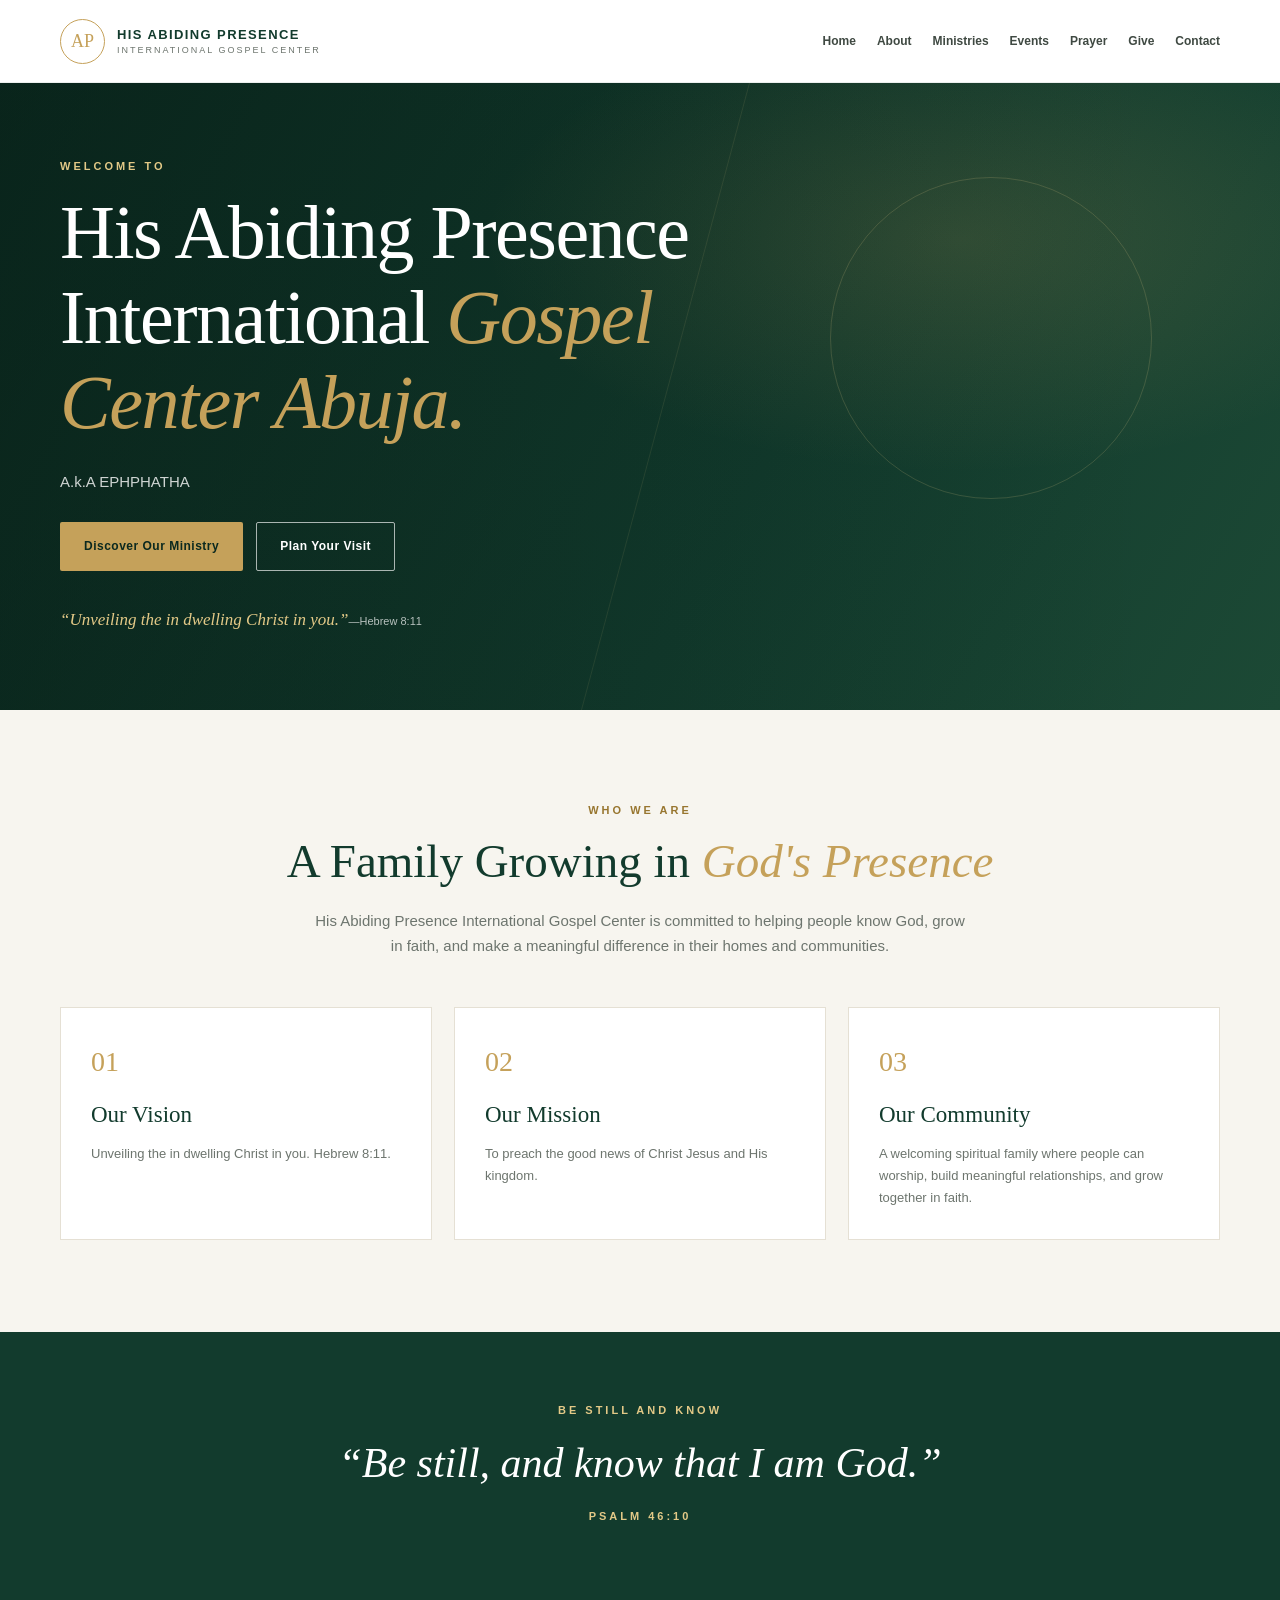
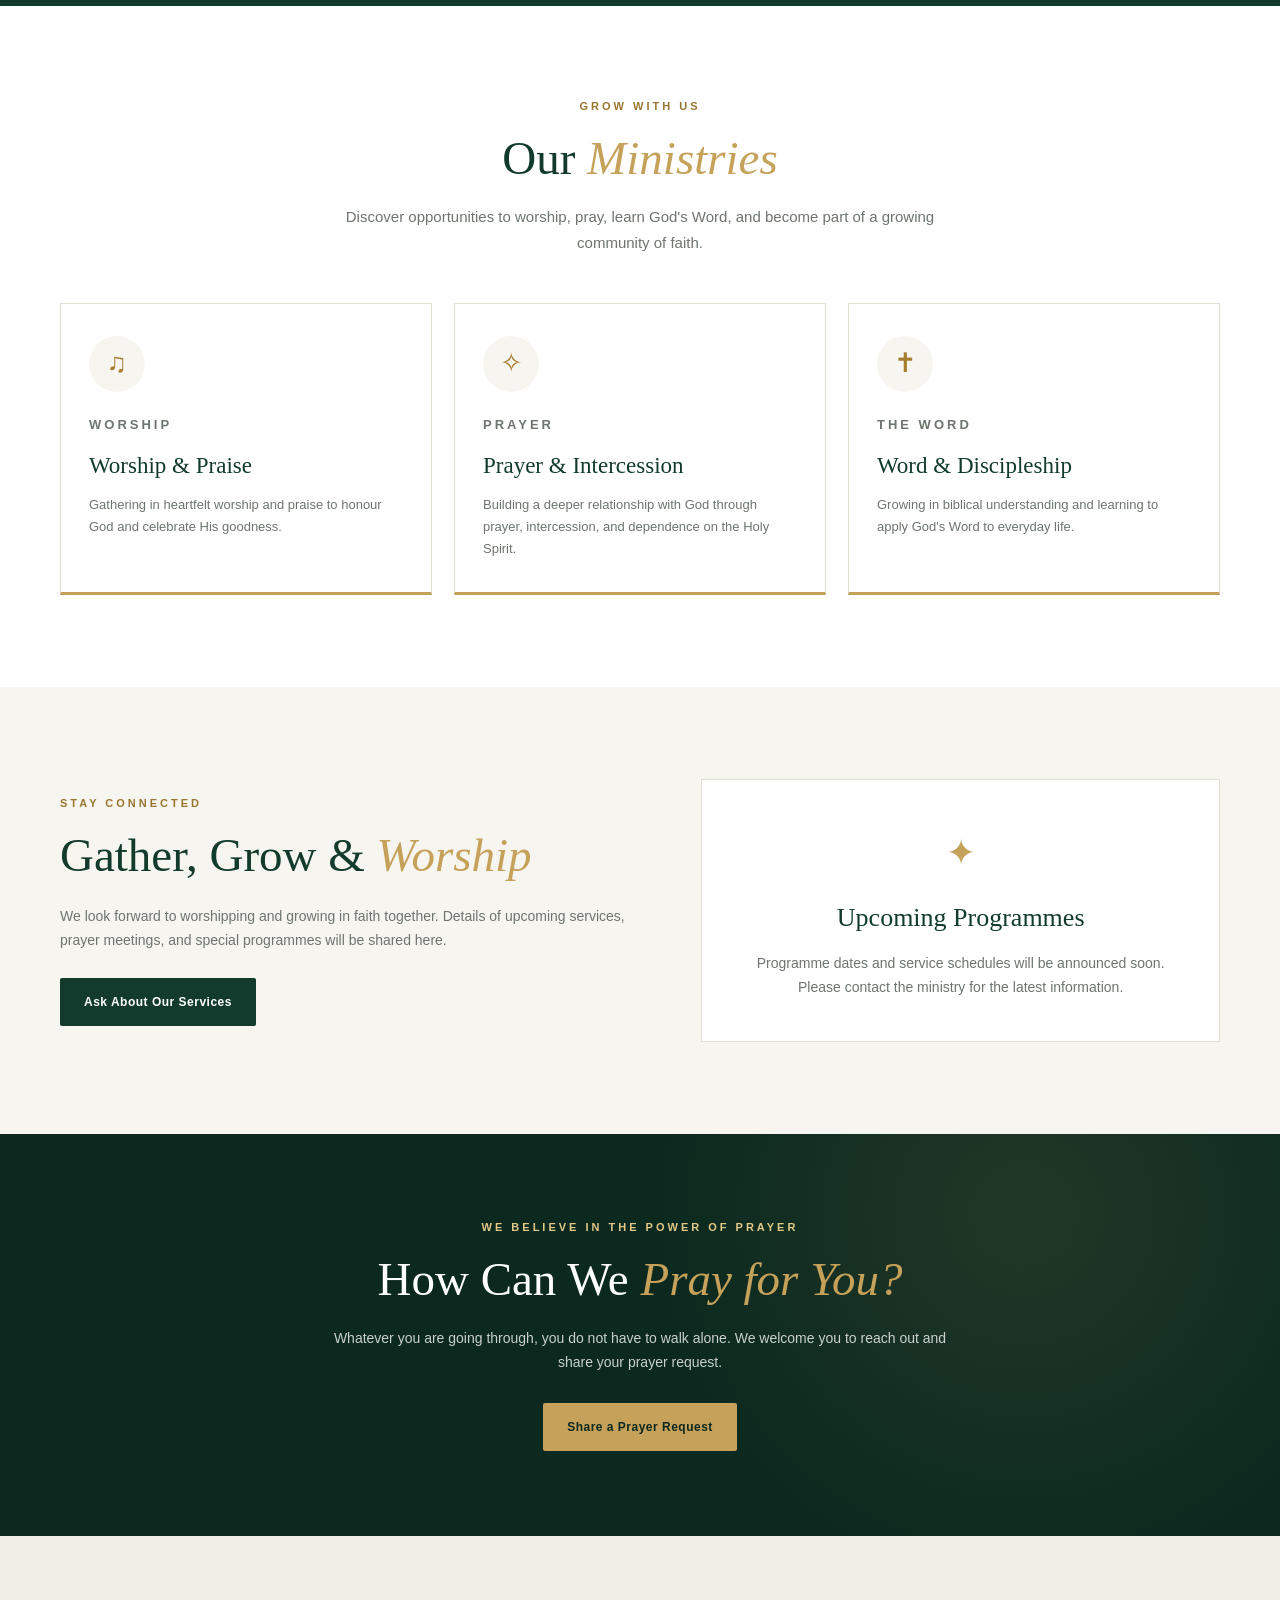
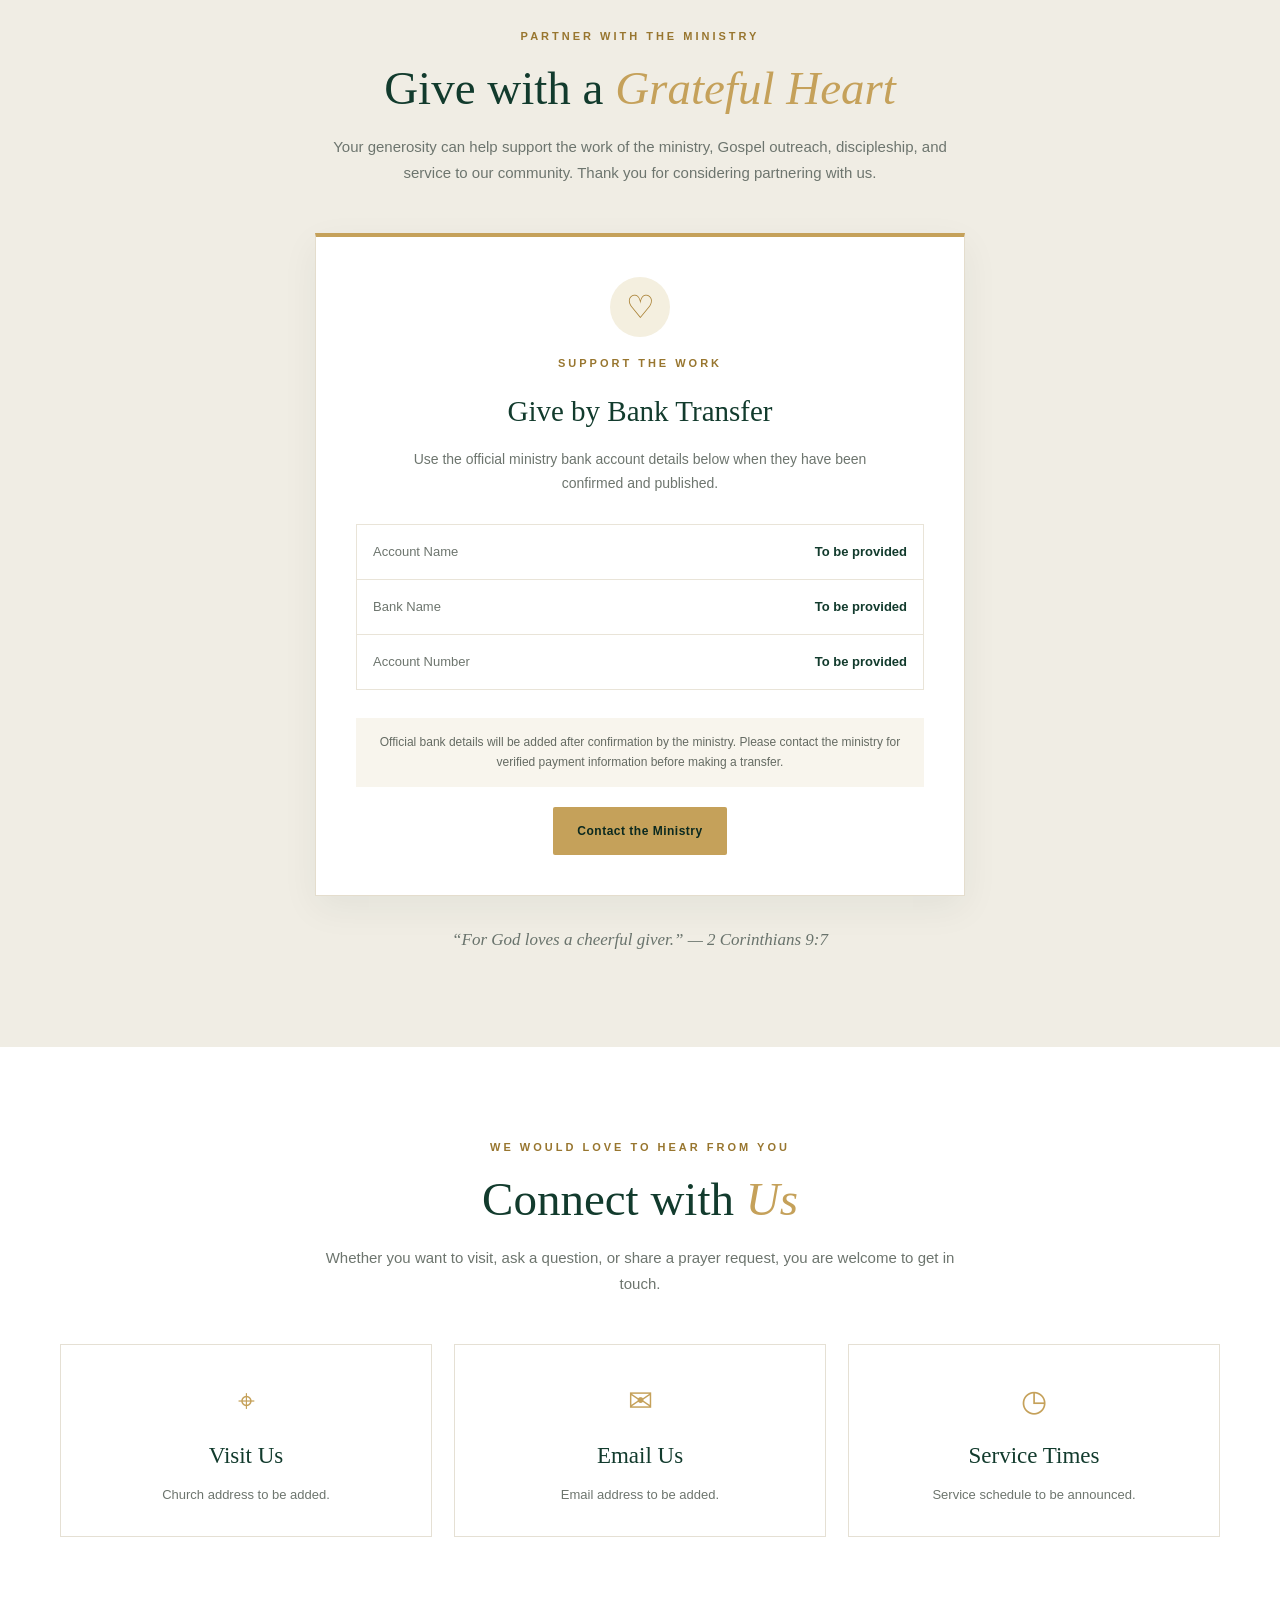
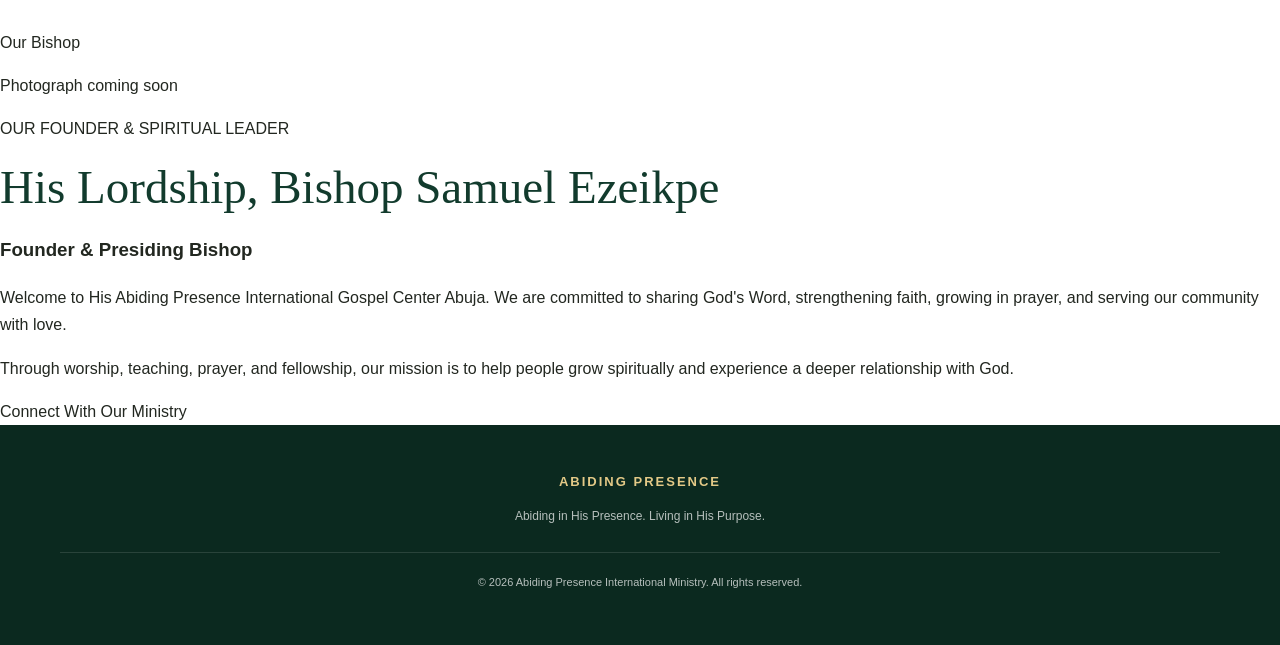
==== index.html @ 9b537de2 "Remove bishop section from index.html Removed bishop section from the HTML file." ====
<!DOCTYPE html>
<html lang="en">
<head>
  <meta charset="UTF-8">
  <meta name="viewport" content="width=device-width, initial-scale=1.0">
  <meta name="description" content="Welcome to His Abiding Presence International Gospel Center Abuja">
  <meta name="theme-color" content="#123b2d">
  <title>His Abiding Presence International Gospel Center</title>
  <link rel="stylesheet" href="style.css">
  <script src="script.js" defer></script>
</head>

<body>
  <!-- Header -->
  <header class="site-header">
    <div class="container header-inner">
      <a href="#home" class="brand" aria-label="His Abiding Presence International Gospel Center home">
        <span class="brand-mark">AP</span>
        <span class="brand-text">
          <strong>HIS ABIDING PRESENCE</strong>
          <small>INTERNATIONAL GOSPEL CENTER </small>
        </span>
      </a>

      <button
        class="menu-toggle"
        id="menuToggle"
        type="button"
        aria-label="Open navigation menu"
        aria-controls="navigation"
        aria-expanded="false">
        ☰
      </button>

      <nav id="navigation" aria-label="Main navigation">
        <a href="#home">Home</a>
        <a href="#about">About</a>
        <a href="#ministries">Ministries</a>
        <a href="#events">Events</a>
        <a href="#prayer">Prayer</a>
        <a href="#give">Give</a>
        <a href="#contact">Contact</a>
      </nav>
    </div>
  </header>

  <main>
    <!-- Hero -->
    <section class="hero" id="home">
      <div class="hero-overlay"></div>
      <div class="container hero-content">
        <p class="eyebrow hero-eyebrow">WELCOME TO</p>
        <h1>His Abiding Presence<br>International <em>Gospel Center Abuja.</em></h1>
        <p class="hero-description">
      A.k.A EPHPHATHA
        </p>
        
        <div class="hero-actions">
          <a class="button button-gold" href="#about">Discover Our Ministry</a>
          <a class="button button-outline" href="#contact">Plan Your Visit</a>
        </div>

        <p class="hero-verse">
          “Unveiling the in dwelling Christ in you.”<span>—Hebrew 8:11</span>
        </p>
      </div>
    </section>

    <!-- Welcome / About -->
    <section class="section about-section" id="about">
      <div class="container">
        <div class="section-heading">
          <p class="eyebrow">WHO WE ARE</p>
          <h2>A Family Growing in <em>God's Presence</em></h2>
          <p class="section-intro">
            His Abiding Presence International Gospel Center is committed to helping
            people know God, grow in faith, and make a meaningful difference
            in their homes and communities.
          </p>
        </div>

        <div class="three-cards">
          <article class="info-card">
            <span class="card-number">01</span>
            <h3>Our Vision</h3>
            <p>
              Unveiling the in dwelling Christ in you. Hebrew 8:11.
            </p>
          </article>

          <article class="info-card">
            <span class="card-number">02</span>
            <h3>Our Mission</h3>
            <p>
             To preach the good news of Christ Jesus and His kingdom.
            </p>
          </article>

          <article class="info-card">
            <span class="card-number">03</span>
            <h3>Our Community</h3>
            <p>
              A welcoming spiritual family where people can worship, build
              meaningful relationships, and grow together in faith.
            </p>
          </article>
        </div>
      </div>
    </section>

    <!-- Scripture -->
    <section class="scripture-band">
      <div class="container scripture-content">
        <p class="eyebrow">BE STILL AND KNOW</p>
        <blockquote>
          “Be still, and know that I am God.”
        </blockquote>
        <p class="scripture-reference">PSALM 46:10</p>
      </div>
    </section>

    <!-- Ministries -->
    <section class="section ministries-section" id="ministries">
      <div class="container">
        <div class="section-heading">
          <p class="eyebrow">GROW WITH US</p>
          <h2>Our <em>Ministries</em></h2>
          <p class="section-intro">
            Discover opportunities to worship, pray, learn God's Word,
            and become part of a growing community of faith.
          </p>
        </div>

        <div class="three-cards">
          <article class="ministry-card">
            <div class="ministry-icon" aria-hidden="true">♫</div>
            <p class="eyebrow">WORSHIP</p>
            <h3>Worship & Praise</h3>
            <p>
              Gathering in heartfelt worship and praise to honour God
              and celebrate His goodness.
            </p>
          </article>

          <article class="ministry-card">
            <div class="ministry-icon" aria-hidden="true">✧</div>
            <p class="eyebrow">PRAYER</p>
            <h3>Prayer & Intercession</h3>
            <p>
              Building a deeper relationship with God through prayer,
              intercession, and dependence on the Holy Spirit.
            </p>
          </article>

          <article class="ministry-card">
            <div class="ministry-icon" aria-hidden="true">✝</div>
            <p class="eyebrow">THE WORD</p>
            <h3>Word & Discipleship</h3>
            <p>
              Growing in biblical understanding and learning to apply
              God's Word to everyday life.
            </p>
          </article>
        </div>
      </div>
    </section>

    <!-- Events -->
    <section class="section events-section" id="events">
      <div class="container events-layout">
        <div class="events-copy">
          <p class="eyebrow">STAY CONNECTED</p>
          <h2>Gather, Grow & <em>Worship</em></h2>
          <p>
            We look forward to worshipping and growing in faith together.
            Details of upcoming services, prayer meetings, and special
            programmes will be shared here.
          </p>
          <a class="button button-dark" href="#contact">Ask About Our Services</a>
        </div>

        <div class="event-placeholder">
          <span class="event-symbol" aria-hidden="true">✦</span>
          <h3>Upcoming Programmes</h3>
          <p>
            Programme dates and service schedules will be announced soon.
            Please contact the ministry for the latest information.
          </p>
        </div>
      </div>
    </section>

    <!-- Prayer -->
    <section class="prayer-section" id="prayer">
      <div class="container prayer-content">
        <p class="eyebrow">WE BELIEVE IN THE POWER OF PRAYER</p>
        <h2>How Can We <em>Pray for You?</em></h2>
        <p>
          Whatever you are going through, you do not have to walk alone.
          We welcome you to reach out and share your prayer request.
        </p>
        <a class="button button-gold" href="#contact">Share a Prayer Request</a>
      </div>
    </section>

    <!-- Give / Donation -->
    <section class="section give-section" id="give">
      <div class="container">
        <div class="section-heading">
          <p class="eyebrow">PARTNER WITH THE MINISTRY</p>
          <h2>Give with a <em>Grateful Heart</em></h2>
          <p class="section-intro">
            Your generosity can help support the work of the ministry,
            Gospel outreach, discipleship, and service to our community.
            Thank you for considering partnering with us.
          </p>
        </div>

        <div class="give-card">
          <div class="give-symbol" aria-hidden="true">♡</div>
          <p class="eyebrow">SUPPORT THE WORK</p>
          <h3>Give by Bank Transfer</h3>
          <p class="give-intro">
            Use the official ministry bank account details below when they
            have been confirmed and published.
          </p>

          <div class="bank-details">
            <div class="bank-row">
              <span>Account Name</span>
              <strong>To be provided</strong>
            </div>
            <div class="bank-row">
              <span>Bank Name</span>
              <strong>To be provided</strong>
            </div>
            <div class="bank-row">
              <span>Account Number</span>
              <strong>To be provided</strong>
            </div>
          </div>

          <p class="give-note">
            Official bank details will be added after confirmation by the
            ministry. Please contact the ministry for verified payment
            information before making a transfer.
          </p>

          <a class="button button-gold" href="#contact">
            Contact the Ministry
          </a>
        </div>

        <p class="give-scripture">
          “For God loves a cheerful giver.” — 2 Corinthians 9:7
        </p>
      </div>
    </section>

    <!-- Contact -->
    <section class="section contact-section" id="contact">
      <div class="container">
        <div class="section-heading">
          <p class="eyebrow">WE WOULD LOVE TO HEAR FROM YOU</p>
          <h2>Connect with <em>Us</em></h2>
          <p class="section-intro">
            Whether you want to visit, ask a question, or share a prayer
            request, you are welcome to get in touch.
          </p>
        </div>

        <div class="contact-grid">
          <article class="contact-card">
            <span class="contact-icon" aria-hidden="true">⌖</span>
            <h3>Visit Us</h3>
            <p>Church address to be added.</p>
          </article>

          <article class="contact-card">
            <span class="contact-icon" aria-hidden="true">✉</span>
            <h3>Email Us</h3>
            <p>Email address to be added.</p>
          </article>

          <article class="contact-card">
            <span class="contact-icon" aria-hidden="true">◷</span>
            <h3>Service Times</h3>
            <p>Service schedule to be announced.</p>
          </article>
        </div>
      </div>
    </section>
  <div class="bishop-container">
    <div class="bishop-photo">
      <div class="bishop-photo-placeholder">
        <span>Our Bishop</span>
        <p>Photograph coming soon</p>
      </div>
    </div>

    <div class="bishop-content">
      <p class="bishop-label">OUR FOUNDER & SPIRITUAL LEADER</p>

      <h2>His Lordship, Bishop Samuel Ezeikpe</h2>

      <h3>Founder &amp; Presiding Bishop</h3>

      <p>
        Welcome to His Abiding Presence International Gospel Center Abuja.
        We are committed to sharing God's Word, strengthening
        faith, growing in prayer, and serving our community
        with love.
      </p>

      <p>
        Through worship, teaching, prayer, and fellowship,
        our mission is to help people grow spiritually and
        experience a deeper relationship with God.
      </p>

      <a href="#contact" class="bishop-button">Connect With Our Ministry</a>
    </div>
  </div>
</section>
 </main>

  <!-- Footer -->
  <footer class="site-footer">
    <div class="container footer-inner">
      <a href="#home" class="footer-brand">ABIDING PRESENCE</a>
      <p>Abiding in His Presence. Living in His Purpose.</p>
      <p class="copyright">
        &copy; <span id="year"></span> Abiding Presence International Ministry.
        All rights reserved.
      </p>
    </div>
  </footer>
</body>
</html>
---- style.css ----
/* =========================================
   HIS ABIDING PRESENCE INTERNATIONAL GOSPEL CENTER
   Main stylesheet
========================================= */

:root {
  --green: #123b2d;
  --green-dark: #0b291f;
  --green-light: #1d5943;
  --gold: #c5a15a;
  --gold-light: #e3c987;
  --cream: #f7f5ef;
  --cream-dark: #eee9dd;
  --white: #ffffff;
  --ink: #222720;
  --muted: #6d756e;
  --border: #e5e0d4;
  --serif: Georgia, "Times New Roman", serif;
  --sans: Arial, Helvetica, sans-serif;
  --container: 1160px;
}

/* Reset */
* {
  box-sizing: border-box;
}

html {
  scroll-behavior: smooth;
  scroll-padding-top: 90px;
}

body {
  margin: 0;
  color: var(--ink);
  background: var(--white);
  font-family: var(--sans);
  line-height: 1.7;
}

img {
  max-width: 100%;
  display: block;
}

a {
  color: inherit;
  text-decoration: none;
}

button,
a {
  -webkit-tap-highlight-color: transparent;
}

button {
  font: inherit;
}

.container {
  width: min(var(--container), calc(100% - 44px));
  margin: 0 auto;
}

.section {
  padding: 92px 0;
}

.eyebrow {
  margin: 0 0 14px;
  color: #98762f;
  font-size: 11px;
  font-weight: 700;
  letter-spacing: 3px;
  line-height: 1.6;
}

h1,
h2,
h3,
p {
  overflow-wrap: break-word;
}

h2 {
  margin: 0;
  color: var(--green);
  font-family: var(--serif);
  font-size: clamp(32px, 4vw, 47px);
  font-weight: 400;
  line-height: 1.2;
}

h2 em,
.hero h1 em {
  color: var(--gold);
  font-weight: 400;
}

.section-heading {
  max-width: 760px;
  margin: 0 auto 48px;
  text-align: center;
}

.section-intro {
  max-width: 660px;
  margin: 18px auto 0;
  color: var(--muted);
  font-size: 15px;
}

/* Header and navigation */
.site-header {
  position: sticky;
  z-index: 1000;
  top: 0;
  background: var(--white);
  border-bottom: 1px solid rgba(18, 59, 45, 0.08);
}

.header-inner {
  min-height: 82px;
  display: flex;
  align-items: center;
  justify-content: space-between;
  gap: 25px;
}

.brand {
  display: inline-flex;
  align-items: center;
  gap: 12px;
  flex-shrink: 0;
}

.brand-mark {
  width: 45px;
  height: 45px;
  display: grid;
  place-items: center;
  border: 1px solid var(--gold);
  border-radius: 50%;
  color: var(--gold);
  font-family: var(--serif);
  font-size: 18px;
}

.brand-text {
  display: flex;
  flex-direction: column;
  line-height: 1.5;
}

.brand-text strong {
  color: var(--green);
  font-size: 13px;
  letter-spacing: 1.4px;
}

.brand-text small {
  color: var(--muted);
  font-size: 9px;
  letter-spacing: 2px;
}

#navigation {
  display: flex;
  align-items: center;
  gap: 21px;
}

#navigation a {
  padding: 8px 0;
  color: #3f4942;
  font-size: 12px;
  font-weight: 600;
  transition: color 0.2s ease;
}

#navigation a:hover,
#navigation a:focus-visible {
  color: #a77e30;
}

.menu-toggle {
  display: none;
  width: 42px;
  height: 42px;
  border: 1px solid var(--border);
  border-radius: 4px;
  background: var(--white);
  color: var(--green);
  font-size: 24px;
  cursor: pointer;
}

/* Buttons */
.button {
  min-height: 48px;
  display: inline-flex;
  align-items: center;
  justify-content: center;
  padding: 13px 23px;
  border: 1px solid transparent;
  border-radius: 2px;
  font-size: 12px;
  font-weight: 700;
  letter-spacing: 0.5px;
  text-align: center;
  transition:
    background 0.2s ease,
    color 0.2s ease,
    border-color 0.2s ease,
    transform 0.2s ease;
}

.button:hover {
  transform: translateY(-2px);
}

.button-gold {
  background: var(--gold);
  color: var(--green-dark);
}

.button-gold:hover {
  background: var(--gold-light);
}

.button-outline {
  border-color: rgba(255, 255, 255, 0.65);
  background: transparent;
  color: var(--white);
}

.button-outline:hover {
  border-color: var(--gold);
  color: var(--gold-light);
}

.button-dark {
  background: var(--green);
  color: var(--white);
}

.button-dark:hover {
  background: var(--green-light);
}

/* Hero */
.hero {
  position: relative;
  min-height: 610px;
  display: flex;
  align-items: center;
  overflow: hidden;
  background:
    radial-gradient(
      ellipse at 75% 25%,
      rgba(197, 161, 90, 0.18),
      transparent 35%
    ),
    linear-gradient(120deg, #0b291f 0%, #123b2d 60%, #1c4935 100%);
  color: var(--white);
}

.hero::before {
  position: absolute;
  top: 0;
  right: -10%;
  width: 58%;
  height: 100%;
  border-left: 1px solid rgba(227, 201, 135, 0.12);
  content: "";
  transform: skewX(-15deg);
}

.hero::after {
  position: absolute;
  top: 15%;
  right: 10%;
  width: 320px;
  height: 320px;
  border: 1px solid rgba(227, 201, 135, 0.18);
  border-radius: 50%;
  content: "";
}

.hero-overlay {
  position: absolute;
  inset: 0;
  background: linear-gradient(
    90deg,
    rgba(7, 30, 22, 0.4),
    transparent 90%
  );
}

.hero-content {
  position: relative;
  z-index: 1;
  padding-top: 75px;
  padding-bottom: 75px;
}

.hero-eyebrow {
  color: var(--gold-light);
}

.hero h1 {
  max-width: 800px;
  margin: 0;
  font-family: var(--serif);
  font-size: clamp(43px, 6.5vw, 76px);
  font-weight: 400;
  line-height: 1.12;
  letter-spacing: -1.5px;
}

.hero-description {
  max-width: 610px;
  margin: 24px 0 28px;
  color: rgba(255, 255, 255, 0.8);
  font-size: 15px;
}

.hero-actions {
  display: flex;
  flex-wrap: wrap;
  gap: 13px;
}

.hero-verse {
  margin: 35px 0 0;
  color: var(--gold-light);
  font-family: var(--serif);
  font-size: 17px;
  font-style: italic;
}

.hero-verse span {
  color: rgba(255, 255, 255, 0.7);
  font-family: var(--sans);
  font-size: 11px;
  font-style: normal;
}

/* About */
.about-section {
  background: var(--cream);
}

.three-cards {
  display: grid;
  grid-template-columns: repeat(3, minmax(0, 1fr));
  gap: 22px;
}

.info-card {
  min-height: 225px;
  padding: 30px;
  background: var(--white);
  border: 1px solid var(--border);
}

.card-number {
  color: var(--gold);
  font-family: var(--serif);
  font-size: 28px;
}

.info-card h3,
.ministry-card h3,
.contact-card h3 {
  margin: 15px 0 10px;
  color: var(--green);
  font-family: var(--serif);
  font-size: 23px;
  font-weight: 400;
  line-height: 1.3;
}

.info-card p,
.ministry-card p,
.contact-card p {
  margin-bottom: 0;
  color: var(--muted);
  font-size: 13px;
}

/* Scripture band */
.scripture-band {
  padding: 70px 0;
  background: var(--green);
  color: var(--white);
  text-align: center;
}

.scripture-content .eyebrow {
  color: var(--gold-light);
}

.scripture-band blockquote {
  max-width: 850px;
  margin: 15px auto;
  font-family: var(--serif);
  font-size: clamp(27px, 4vw, 42px);
  font-style: italic;
  line-height: 1.35;
}

.scripture-reference {
  color: var(--gold-light);
  font-size: 11px;
  font-weight: 700;
  letter-spacing: 3px;
}

/* Ministries */
.ministries-section {
  background: var(--white);
}

.ministry-card {
  padding: 32px 28px;
  border: 1px solid var(--border);
  border-bottom: 3px solid var(--gold);
  background: var(--white);
  transition:
    transform 0.2s ease,
    box-shadow 0.2s ease;
}

.ministry-card:hover {
  transform: translateY(-4px);
  box-shadow: 0 12px 30px rgba(18, 59, 45, 0.08);
}

.ministry-icon {
  width: 56px;
  height: 56px;
  display: grid;
  place-items: center;
  margin-bottom: 23px;
  border-radius: 50%;
  background: var(--cream);
  color: #a77e30;
  font-size: 27px;
}

.ministry-card .eyebrow {
  margin-bottom: 8px;
}

/* Events */
.events-section {
  background: var(--cream);
}

.events-layout {
  display: grid;
  grid-template-columns: 1fr 0.9fr;
  align-items: center;
  gap: 65px;
}

.events-copy > p:not(.eyebrow) {
  margin: 22px 0 25px;
  color: var(--muted);
  font-size: 14px;
}

.event-placeholder {
  padding: 42px;
  border: 1px solid var(--border);
  background: var(--white);
  text-align: center;
}

.event-symbol {
  color: var(--gold);
  font-size: 36px;
}

.event-placeholder h3 {
  margin: 12px 0;
  color: var(--green);
  font-family: var(--serif);
  font-size: 26px;
  font-weight: 400;
}

.event-placeholder p {
  margin: 0;
  color: var(--muted);
  font-size: 14px;
}

/* Prayer section */
.prayer-section {
  padding: 85px 0;
  background:
    radial-gradient(
      circle at 80% 20%,
      rgba(197, 161, 90, 0.12),
      transparent 35%
    ),
    var(--green-dark);
  color: var(--white);
  text-align: center;
}

.prayer-content {
  max-width: 800px;
}

.prayer-section .eyebrow {
  color: var(--gold-light);
}

.prayer-section h2 {
  color: var(--white);
}

.prayer-section > .container > p:not(.eyebrow) {
  max-width: 650px;
  margin: 20px auto 28px;
  color: rgba(255, 255, 255, 0.78);
  font-size: 14px;
}

/* Give and donation section */
.give-section {
  background: #f0ede4;
}

.give-card {
  max-width: 650px;
  margin: 0 auto;
  padding: 40px;
  border: 1px solid #e4ddcd;
  border-top: 4px solid var(--gold);
  background: var(--white);
  box-shadow: 0 12px 35px rgba(18, 59, 45, 0.06);
  text-align: center;
}

.give-symbol {
  width: 60px;
  height: 60px;
  display: grid;
  place-items: center;
  margin: 0 auto 18px;
  border-radius: 50%;
  background: #f4efdf;
  color: #a77e30;
  font-size: 32px;
}

.give-card h3 {
  margin: 0 0 12px;
  color: var(--green);
  font-family: var(--serif);
  font-size: 29px;
  font-weight: 400;
}

.give-intro {
  max-width: 470px;
  margin: 0 auto;
  color: var(--muted);
  font-size: 14px;
}

.bank-details {
  margin: 28px 0;
  border: 1px solid #e9e4d8;
  text-align: left;
}

.bank-row {
  display: flex;
  justify-content: space-between;
  align-items: center;
  gap: 18px;
  padding: 16px;
  border-bottom: 1px solid #e9e4d8;
}

.bank-row:last-child {
  border-bottom: none;
}

.bank-row span {
  color: var(--muted);
  font-size: 13px;
}

.bank-row strong {
  color: var(--green);
  font-size: 13px;
  text-align: right;
}

.give-card .give-note {
  margin: 20px 0;
  padding: 14px;
  background: #f8f5ed;
  color: #656b63;
  font-size: 12px;
}

.give-scripture {
  margin: 30px 0 0;
  color: #69736c;
  font-family: var(--serif);
  font-size: 17px;
  font-style: italic;
  text-align: center;
}

/* Contact */
.contact-section {
  background: var(--white);
}

.contact-grid {
  display: grid;
  grid-template-columns: repeat(3, minmax(0, 1fr));
  gap: 22px;
}

.contact-card {
  padding: 30px 24px;
  border: 1px solid var(--border);
  text-align: center;
}

.contact-icon {
  color: var(--gold);
  font-size: 30px;
}

/* Footer */
.site-footer {
  padding: 42px 0;
  background: var(--green-dark);
  color: var(--white);
  text-align: center;
}

.footer-brand {
  color: var(--gold-light);
  font-size: 13px;
  font-weight: 700;
  letter-spacing: 2px;
}

.footer-inner > p {
  margin: 12px 0;
  color: rgba(255, 255, 255, 0.7);
  font-size: 12px;
}

.footer-inner .copyright {
  margin-top: 25px;
  padding-top: 20px;
  border-top: 1px solid rgba(255, 255, 255, 0.12);
  font-size: 11px;
}

/* Keyboard accessibility */
a:focus-visible,
button:focus-visible {
  outline: 3px solid var(--gold);
  outline-offset: 4px;
}

/* Tablet and mobile */
@media (max-width: 950px) {
  #navigation {
    gap: 13px;
  }

  #navigation a {
    font-size: 11px;
  }

  .brand-text strong {
    font-size: 11px;
  }

  .brand-text small {
    font-size: 8px;
  }

  .events-layout {
    gap: 35px;
  }
}

@media (max-width: 760px) {
  .section {
    padding: 68px 0;
  }

  .header-inner {
    min-height: 74px;
    flex-wrap: wrap;
    padding-top: 10px;
    padding-bottom: 10px;
  }

  .brand-mark {
    width: 40px;
    height: 40px;
  }

  .menu-toggle {
    display: block;
    margin-left: auto;
  }

  #navigation {
    display: none;
    width: 100%;
    flex-direction: column;
    align-items: stretch;
    gap: 0;
    padding: 8px 0 12px;
    border-top: 1px solid var(--border);
  }

  #navigation.open {
    display: flex;
  }

  #navigation a {
    padding: 12px 4px;
    border-bottom: 1px solid #f0ede6;
    font-size: 13px;
  }

  #navigation a:last-child {
    border-bottom: none;
  }

  .hero {
    min-height: 550px;
  }

  .hero-content {
    padding-top: 70px;
    padding-bottom: 70px;
  }

  .three-cards,
  .contact-grid {
    grid-template-columns: 1fr;
  }

  .info-card,
  .ministry-card {
    min-height: auto;
  }

  .events-layout {
    grid-template-columns: 1fr;
  }

  .event-placeholder {
    padding: 32px 24px;
  }

  .give-card {
    padding: 30px 22px;
  }
}

@media (max-width: 480px) {
  .container {
    width: calc(100% - 32px);
  }

  .brand {
    gap: 9px;
  }

  .brand-text strong {
    font-size: 10px;
    letter-spacing: 0.8px;
  }

  .brand-text small {
    font-size: 7px;
    letter-spacing: 1.2px;
  }

  .hero {
    min-height: 520px;
  }

  .hero h1 {
    font-size: clamp(38px, 10vw, 48px);
    letter-spacing: -0.8px;
  }

  .hero-description {
    font-size: 14px;
  }

  .hero-actions {
    align-items: stretch;
    flex-direction: column;
  }

  .hero-actions .button {
    width: 100%;
  }

  .hero-verse {
    font-size: 15px;
  }

  .section-heading {
    margin-bottom: 34px;
  }

  .info-card,
  .ministry-card {
    padding: 25px;
  }

  .bank-row {
    align-items: flex-start;
    flex-direction: column;
    gap: 5px;
  }

  .bank-row strong {
    text-align: left;
    overflow-wrap: anywhere;
  }

  .give-card {
    padding: 25px 17px;
  }

  .give-card h3 {
    font-size: 25px;
  }

  .scripture-band blockquote {
    font-size: 28px;
  }

  .prayer-section {
    padding: 65px 0;
  }
}

/* Respect reduced-motion preferences */
@media (prefers-reduced-motion: reduce) {
  html {
    scroll-behavior: auto;
  }

  *,
  *::before,
  *::after {
    transition-duration: 0.01ms !important;
    animation-duration: 0.01ms !important;
    animation-iteration-count: 1 !important;
     

/* Premium Bishop & Founder Design */
.bishop-section {
  position: relative;
  padding: 100px 24px;
  overflow: hidden;
  background: linear-gradient(135deg, #fffdf8 0%, #f1e8d6 100%);
}

.bishop-container {
  position: relative;
  max-width: 1150px;
  margin: 0 auto;
  display: grid;
  grid-template-columns: minmax(0, 0.95fr) minmax(0, 1.05fr);
  gap: 65px;
  align-items: center;
}

.bishop-photo {
  position: relative;
  min-height: 520px;
  padding: 12px;
  background: #fff;
  border: 1px solid #c5a15b;
  border-radius: 180px 180px 12px 12px;
  box-shadow: 0 24px 60px rgba(49, 35, 14, 0.15);
  overflow: hidden;
}

.bishop-photo-placeholder {
  width: 100%;
  min-height: 494px;
  display: flex;
  flex-direction: column;
  align-items: center;
  justify-content: center;
  text-align: center;
  background: linear-gradient(160deg, #e7dcc4, #faf5e9);
  color: #60491e;
  border-radius: 170px 170px 6px 6px;
}

.bishop-photo-placeholder span {
  font-family: Georgia, serif;
  font-size: 30px;
  font-weight: 700;
}

.bishop-photo-placeholder p {
  font-size: 14px;
  letter-spacing: 1px;
}

.bishop-content {
  color: #28241e;
}

.bishop-label {
  display: inline-block;
  color: #98722c;
  font-size: 12px;
  font-weight: 800;
  letter-spacing: 3px;
  line-height: 1.8;
  text-transform: uppercase;
}

.bishop-content h2 {
  margin: 20px 0 16px;
  color: #242019;
  font-family: Georgia, "Times New Roman", serif;
  font-size: clamp(32px, 4vw, 49px);
  font-weight: 500;
  line-height: 1.15;
}

.bishop-content h3 {
  margin: 0 0 28px;
  color: #98722c;
  font-size: 16px;
  font-weight: 700;
  letter-spacing: 1px;
}

.bishop-content p:not(.bishop-label) {
  color: #625b50;
  font-size: 16px;
  line-height: 1.95;
}

.bishop-button {
  display: inline-block;
  margin-top: 20px;
  padding: 16px 26px;
  background: #76571e;
  color: #fff !important;
  border: 1px solid #76571e;
  border-radius: 3px;
  font-size: 14px;
  font-weight: 700;
  text-decoration: none;
  transition: background 0.25s ease, transform 0.25s ease;
}

.bishop-button:hover {
  background: #4c3815;
  transform: translateY(-2px);
}

@media (max-width: 768px) {
  .bishop-section {
    padding: 65px 20px;
  }

  .bishop-container {
    grid-template-columns: 1fr;
    gap: 38px;
  }

  .bishop-photo {
    width: 100%;
    max-width: 430px;
    min-height: 390px;
    margin: 0 auto;
  }

  .bishop-photo-placeholder {
    min-height: 364px;
  }

  .bishop-content h2 {
    font-size: 35px;
  }
}
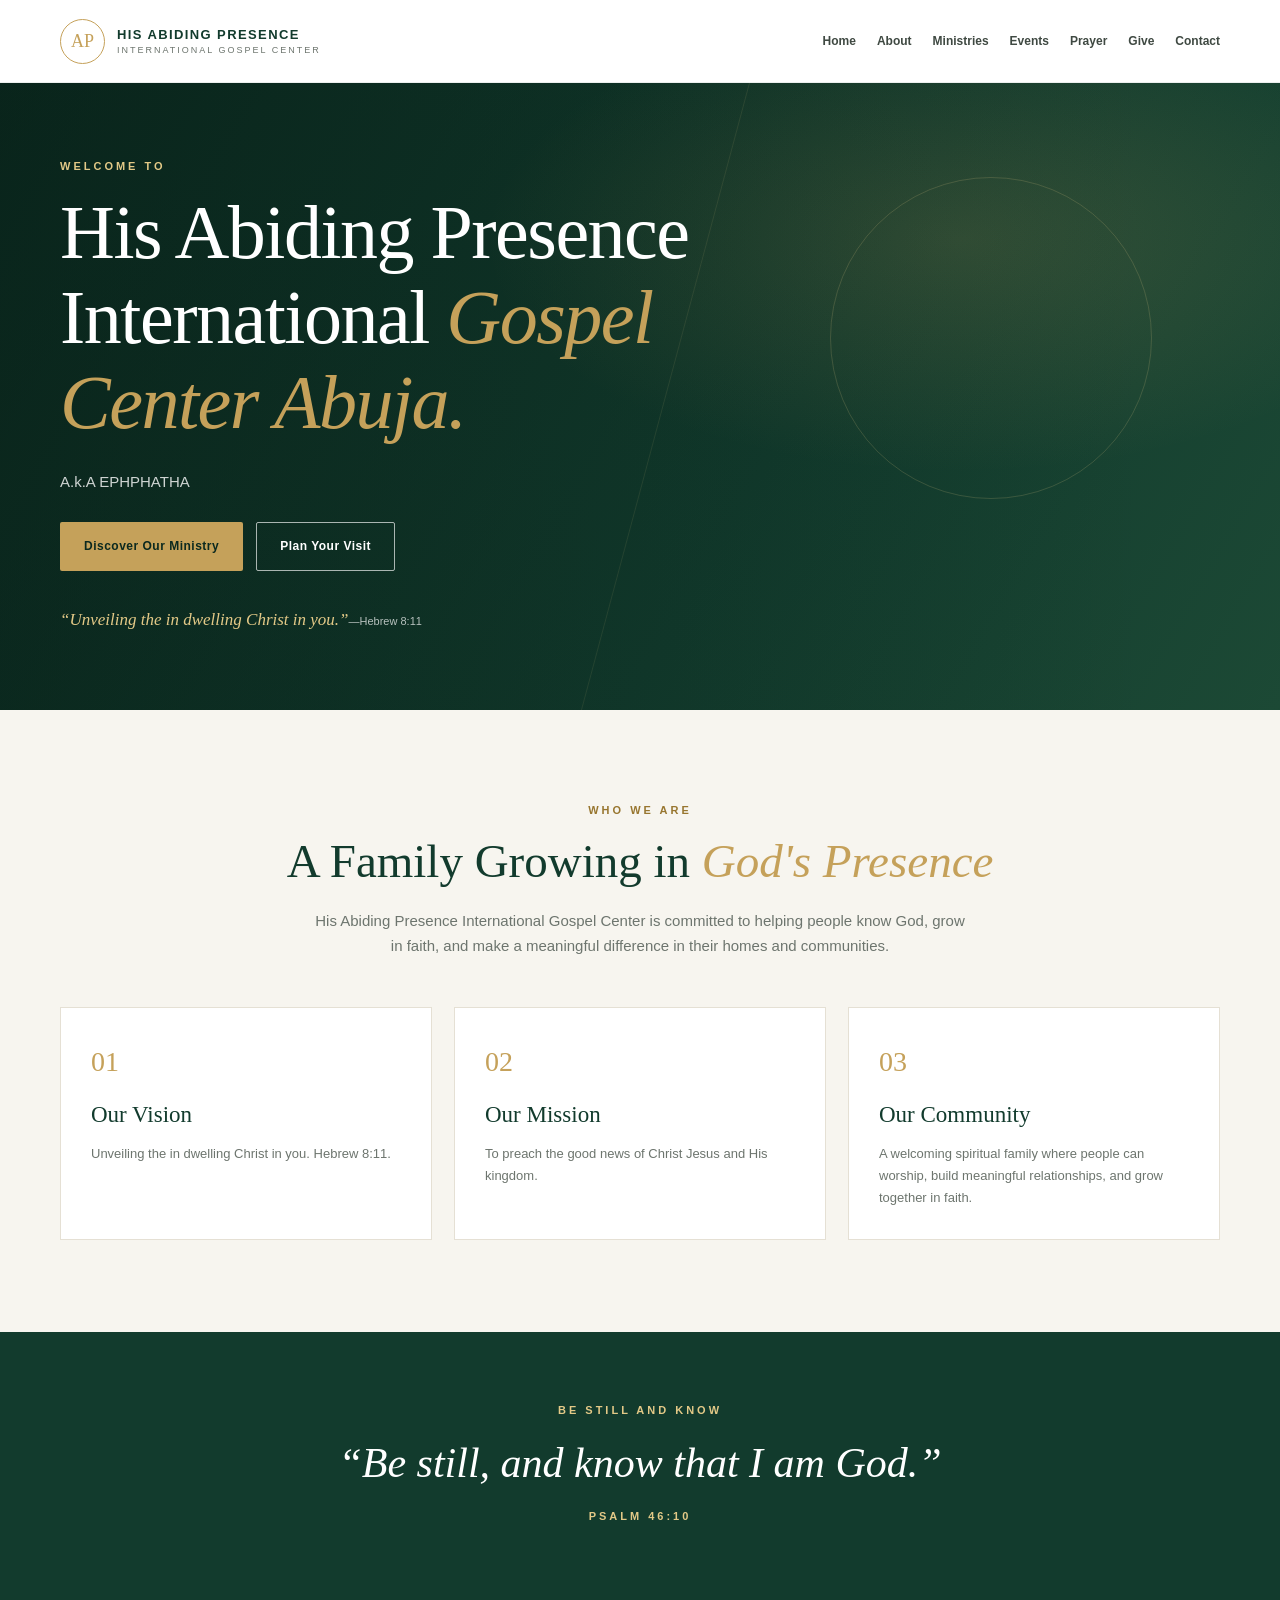
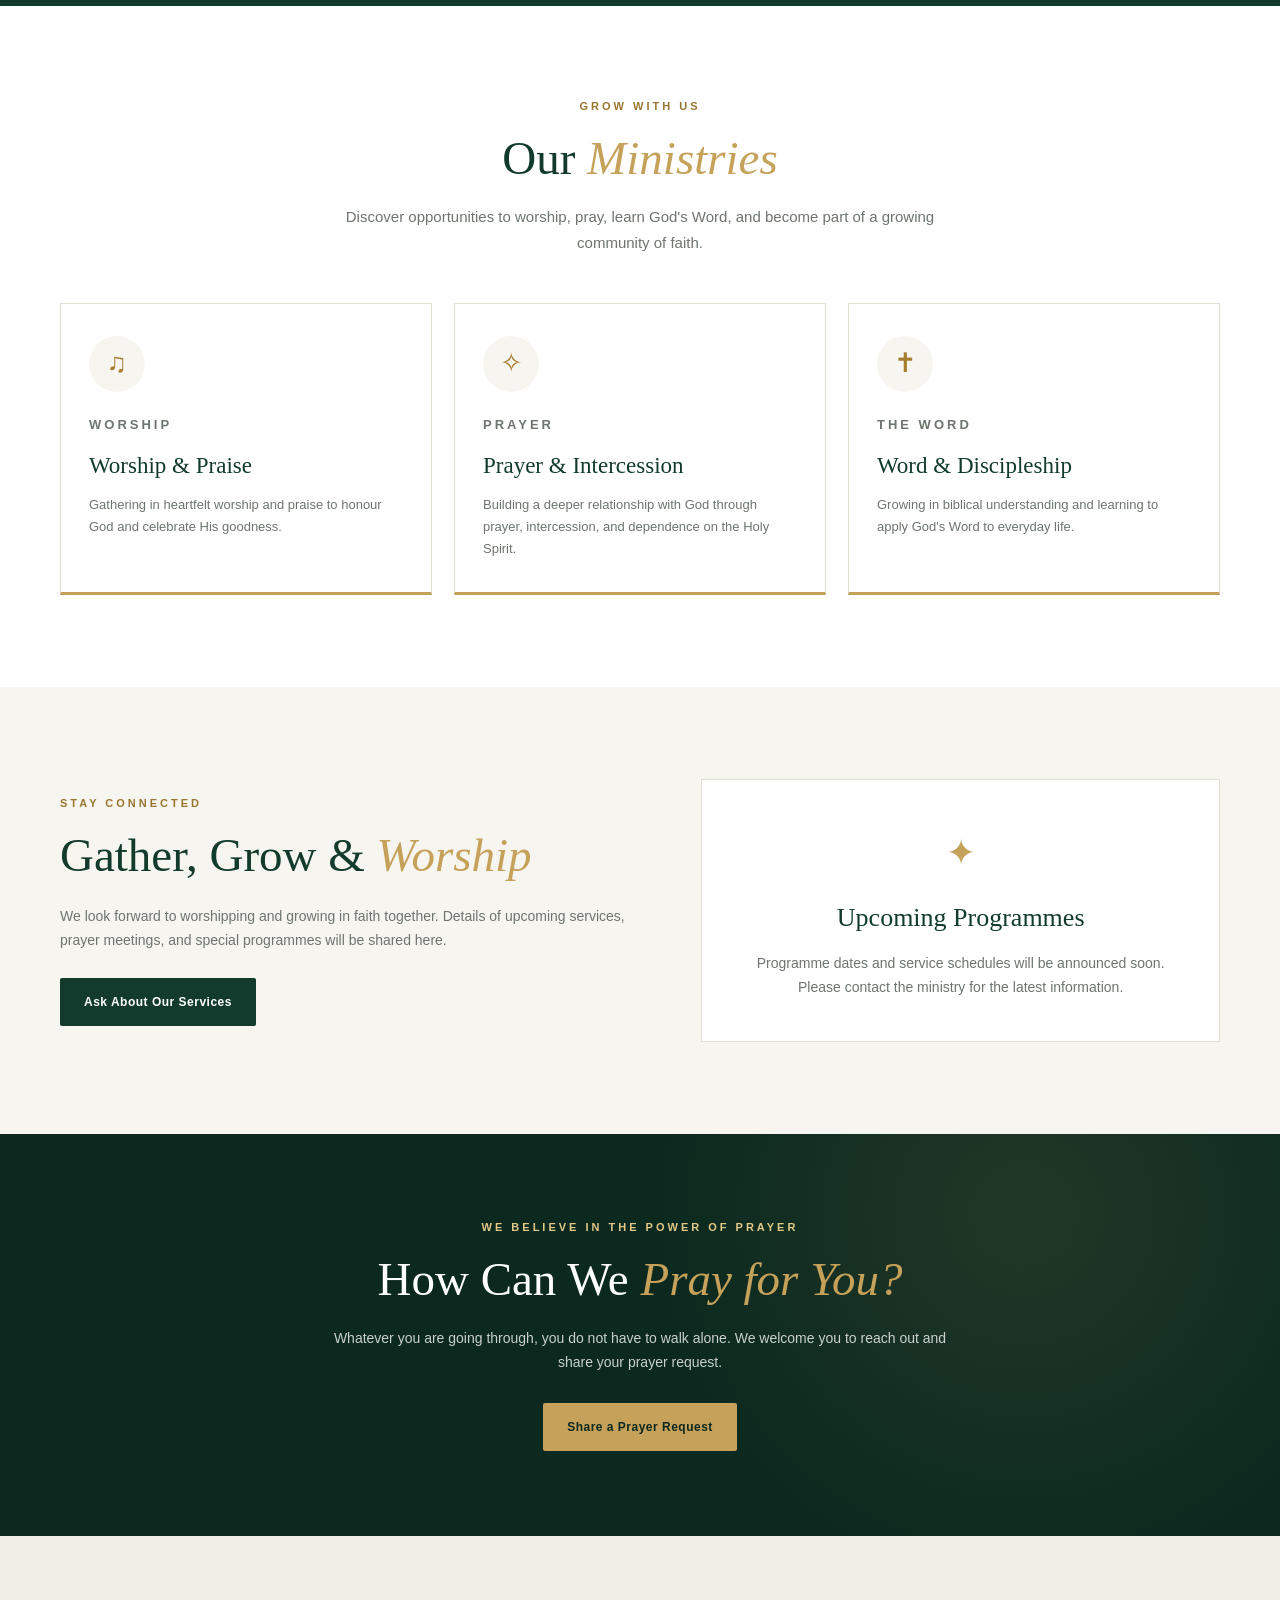
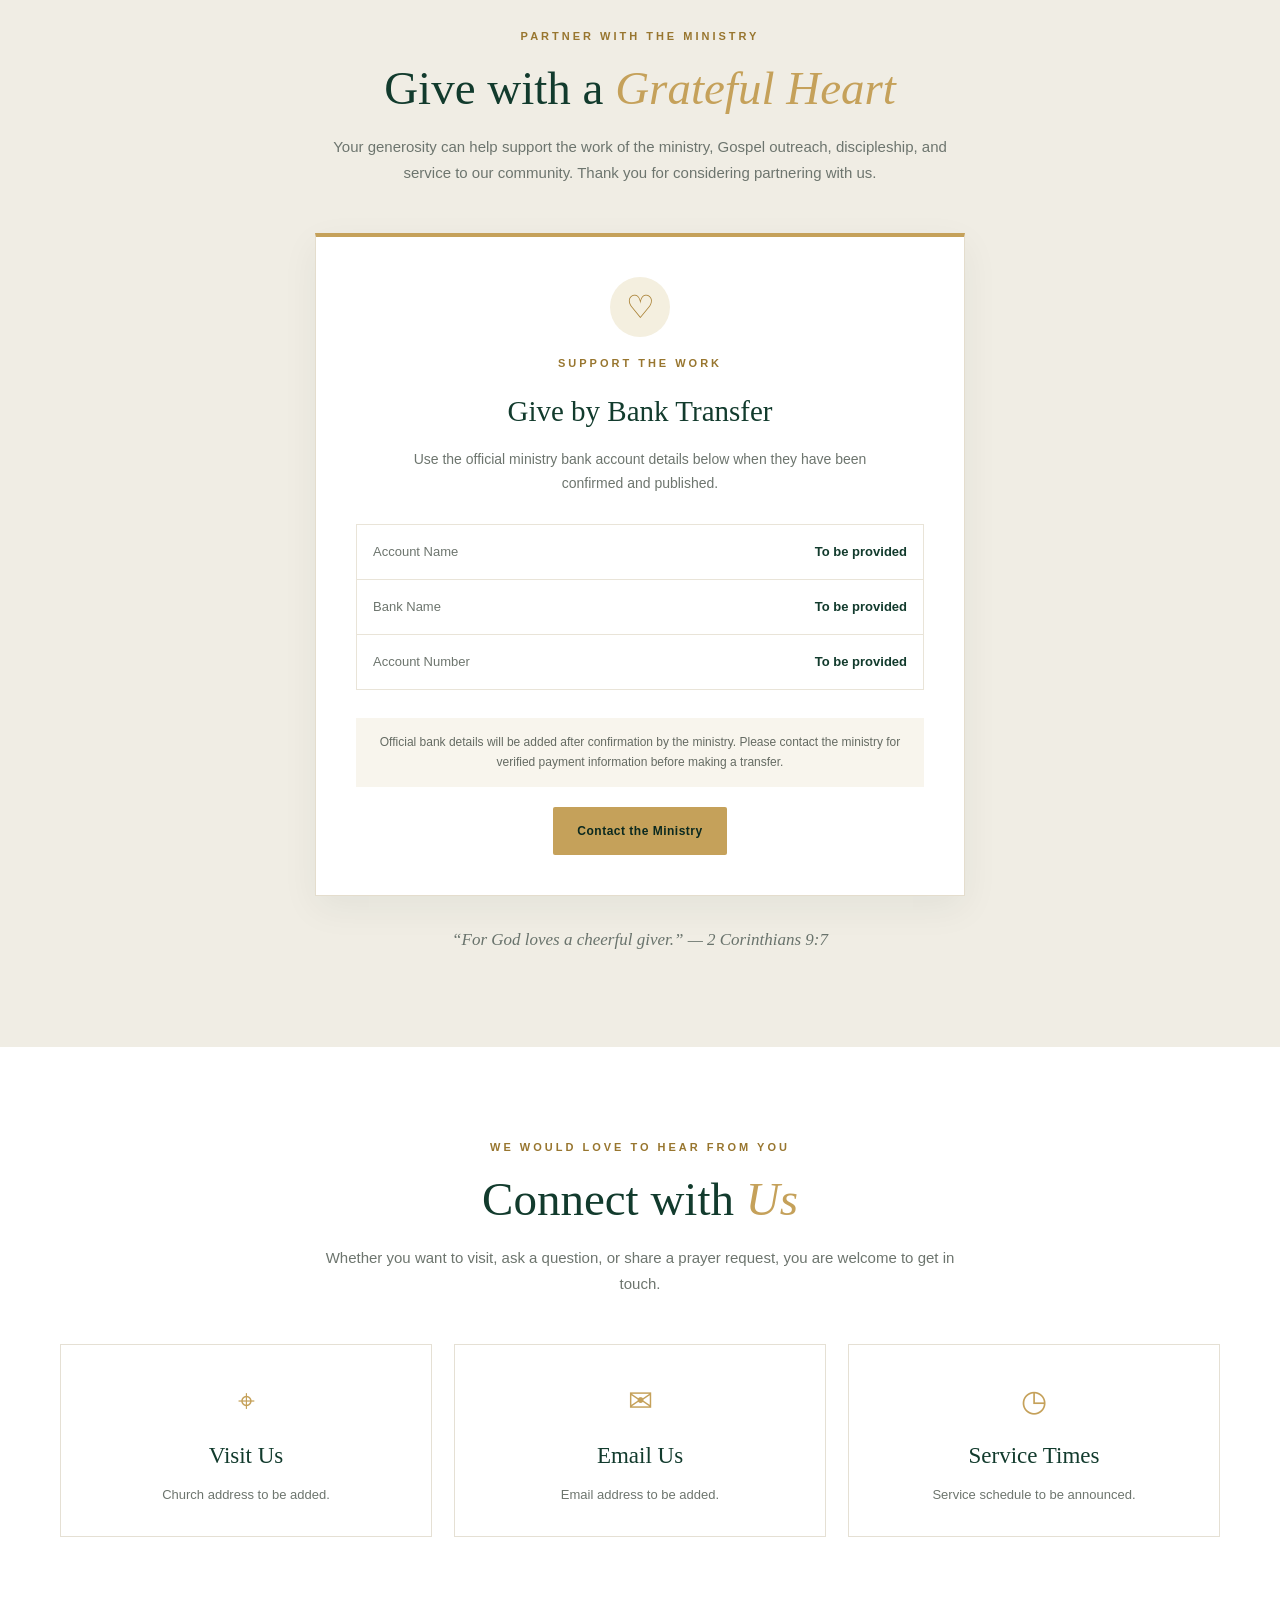
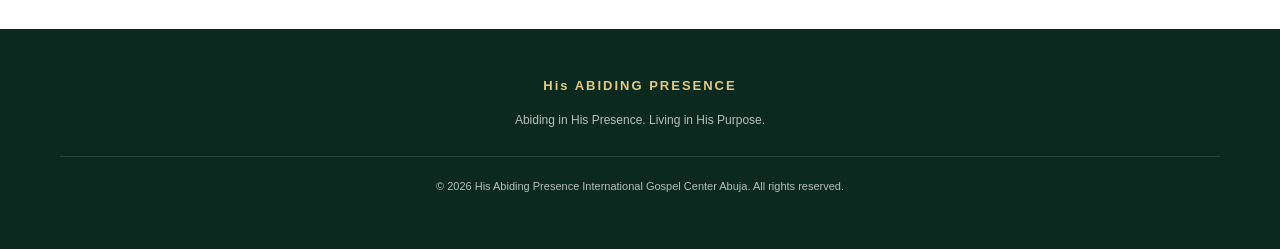
==== commit dfb98b2a: "Remove bishop section and update footer text Removed bishop section and updated footer branding." ====
--- a/index.html
+++ b/index.html
@@ -291,47 +291,15 @@
         </div>
       </div>
     </section>
-  <div class="bishop-container">
-    <div class="bishop-photo">
-      <div class="bishop-photo-placeholder">
-        <span>Our Bishop</span>
-        <p>Photograph coming soon</p>
-      </div>
-    </div>
-
-    <div class="bishop-content">
-      <p class="bishop-label">OUR FOUNDER & SPIRITUAL LEADER</p>
-
-      <h2>His Lordship, Bishop Samuel Ezeikpe</h2>
-
-      <h3>Founder &amp; Presiding Bishop</h3>
-
-      <p>
-        Welcome to His Abiding Presence International Gospel Center Abuja.
-        We are committed to sharing God's Word, strengthening
-        faith, growing in prayer, and serving our community
-        with love.
-      </p>
-
-      <p>
-        Through worship, teaching, prayer, and fellowship,
-        our mission is to help people grow spiritually and
-        experience a deeper relationship with God.
-      </p>
-
-      <a href="#contact" class="bishop-button">Connect With Our Ministry</a>
-    </div>
-  </div>
-</section>
  </main>
 
   <!-- Footer -->
   <footer class="site-footer">
     <div class="container footer-inner">
-      <a href="#home" class="footer-brand">ABIDING PRESENCE</a>
+      <a href="#home" class="footer-brand">His ABIDING PRESENCE</a>
       <p>Abiding in His Presence. Living in His Purpose.</p>
       <p class="copyright">
-        &copy; <span id="year"></span> Abiding Presence International Ministry.
+        &copy; <span id="year"></span> His Abiding Presence International Gospel Center Abuja.
         All rights reserved.
       </p>
     </div>
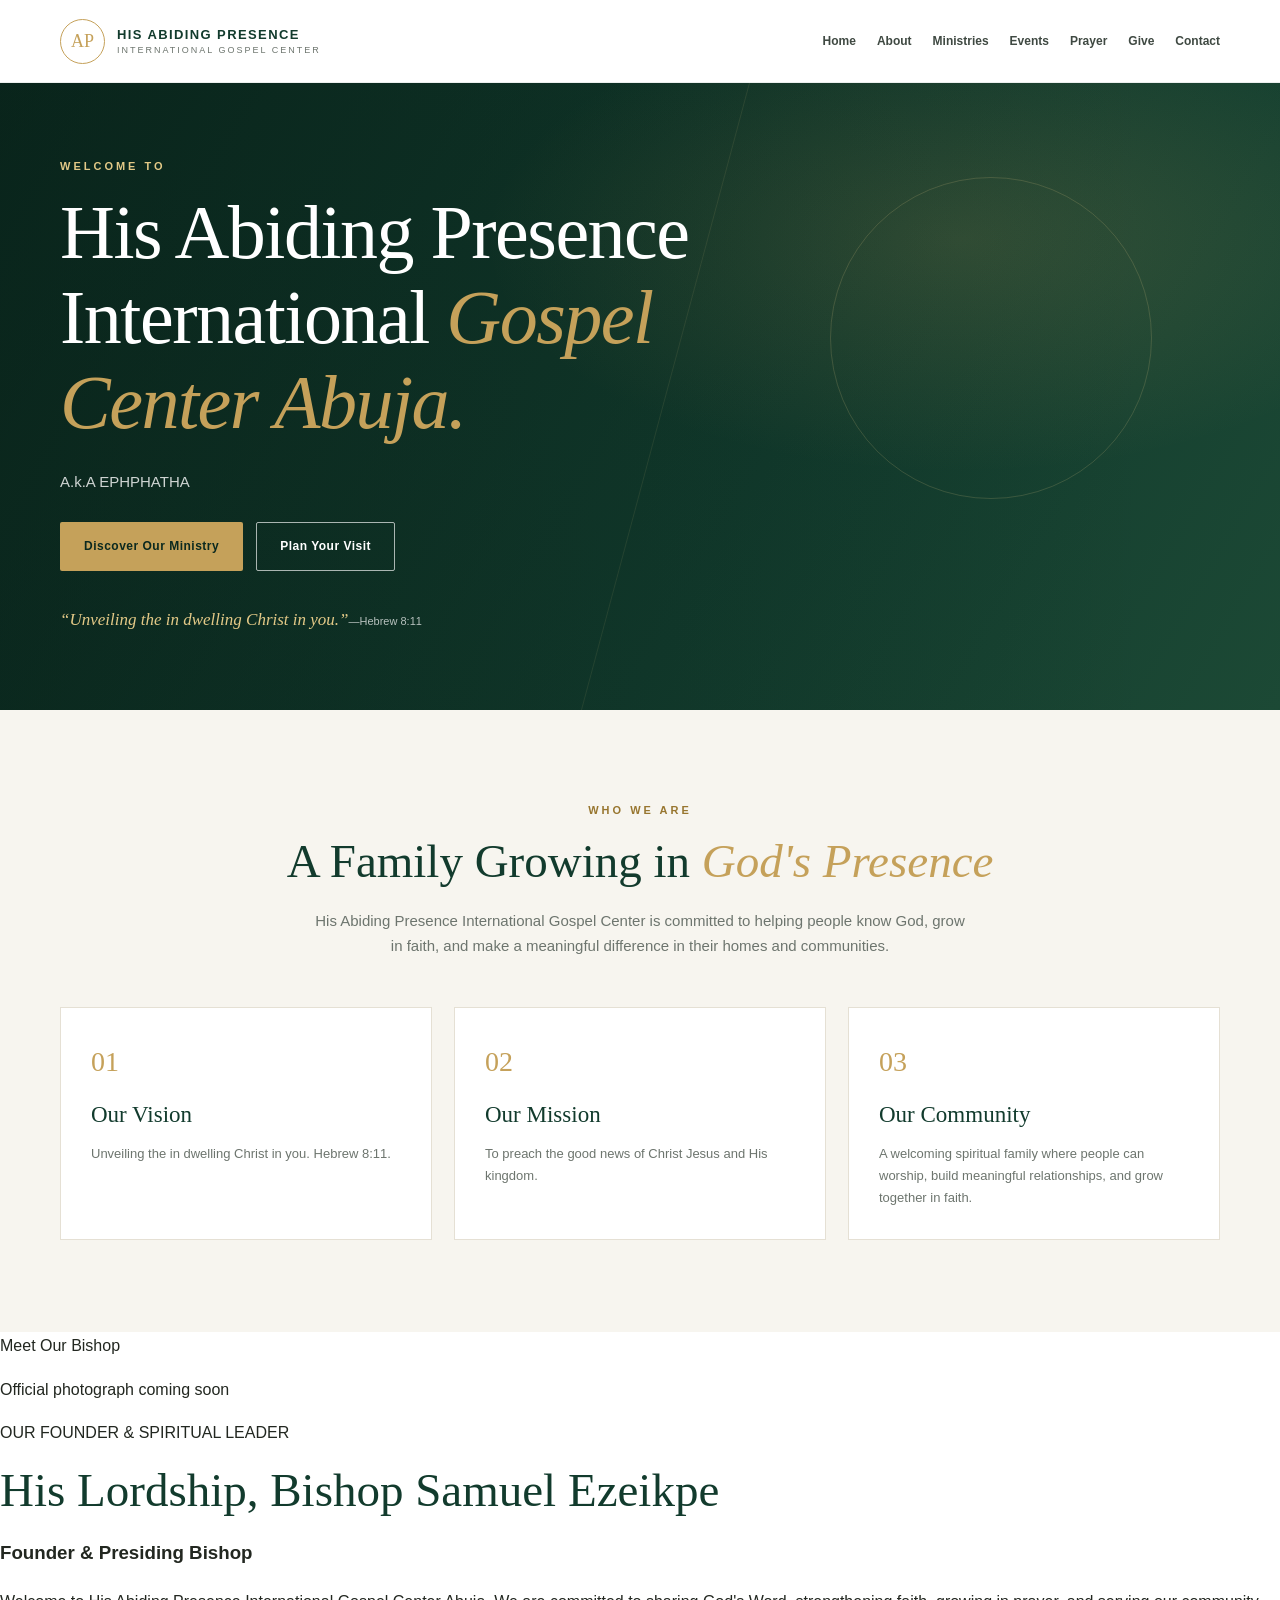
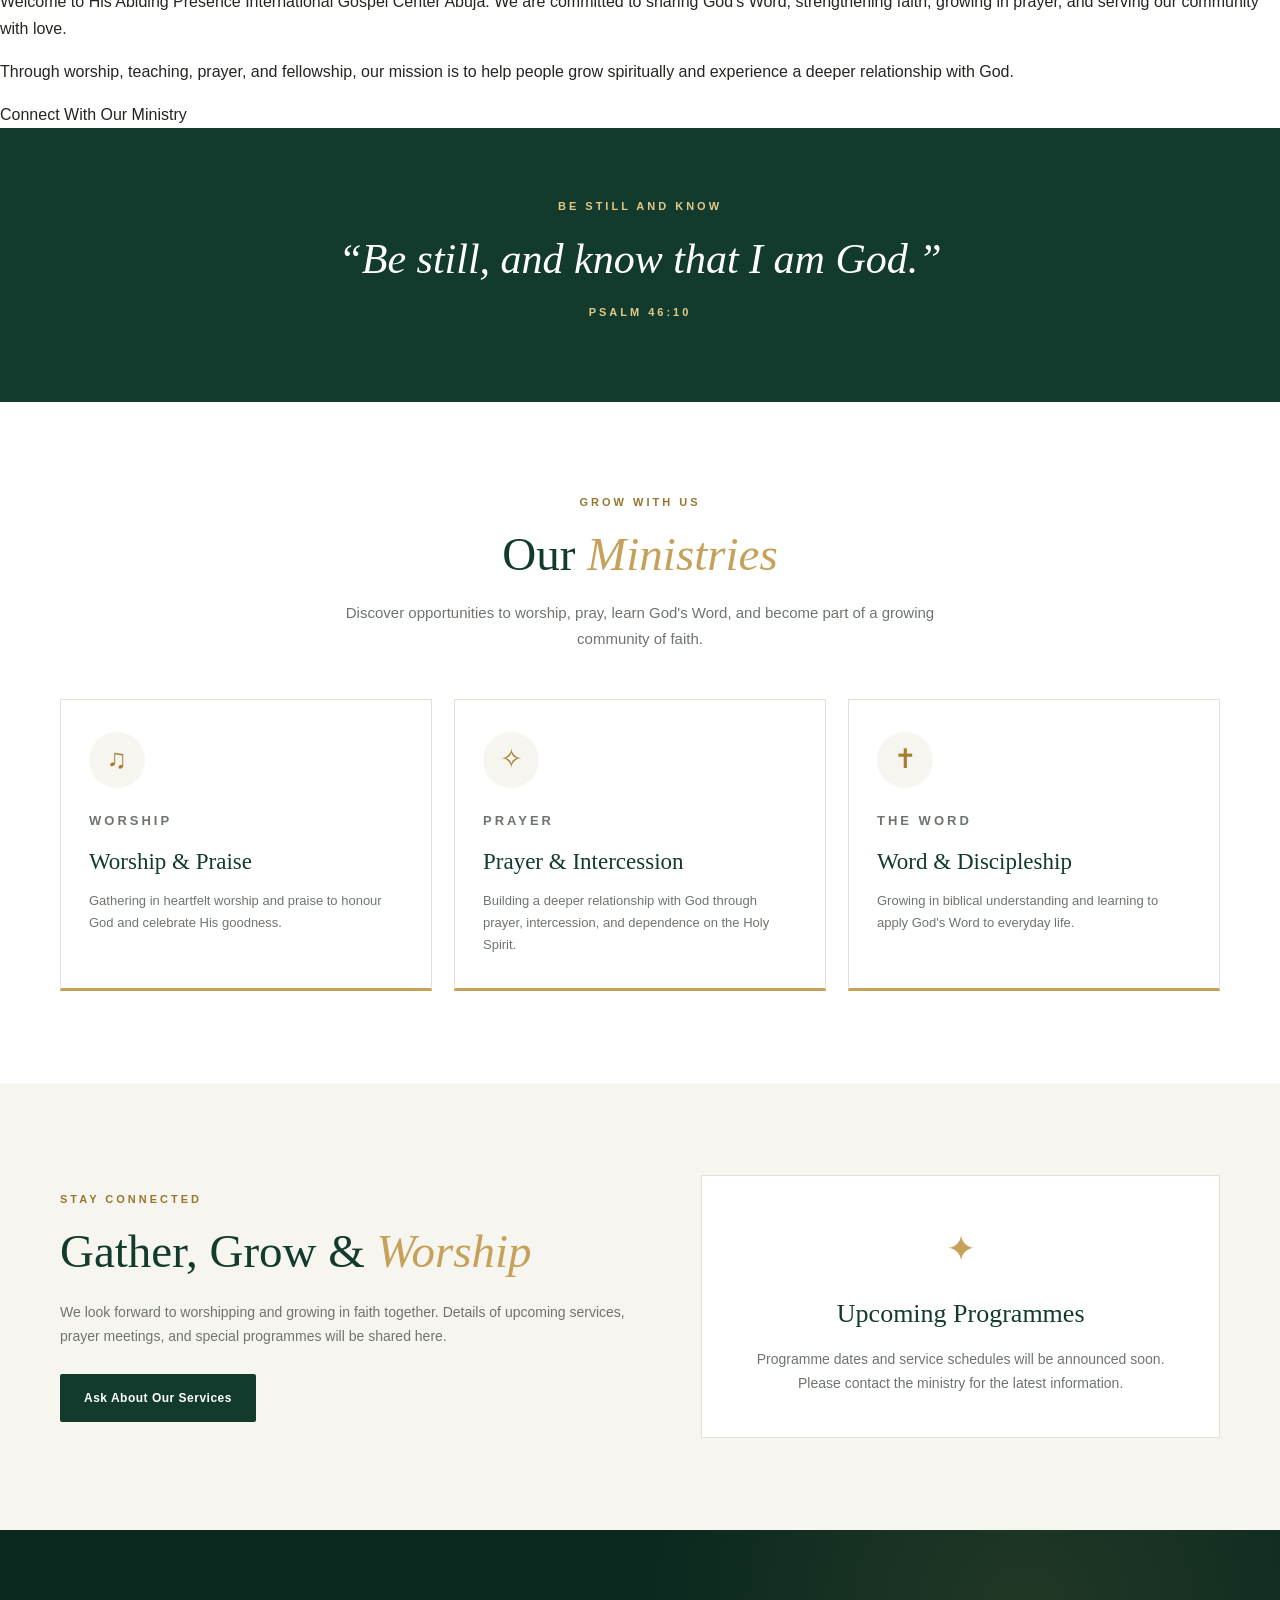
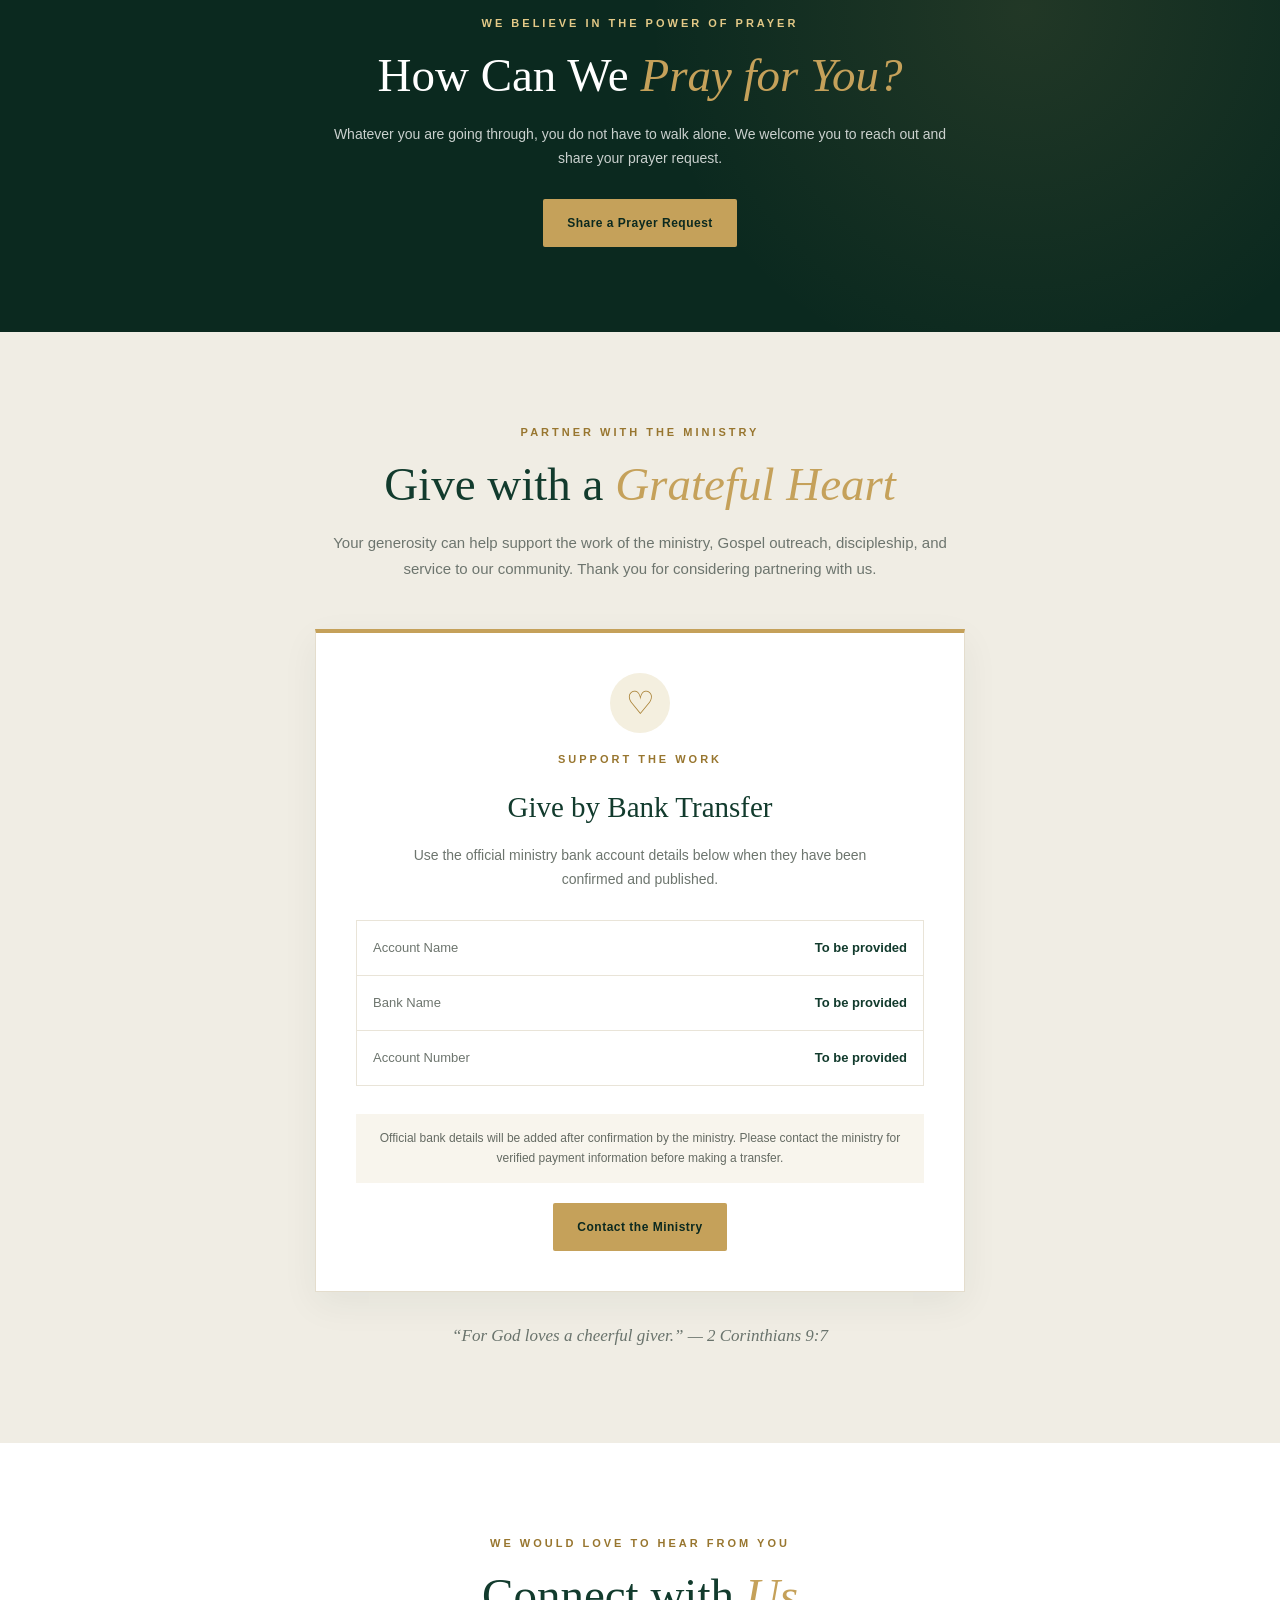
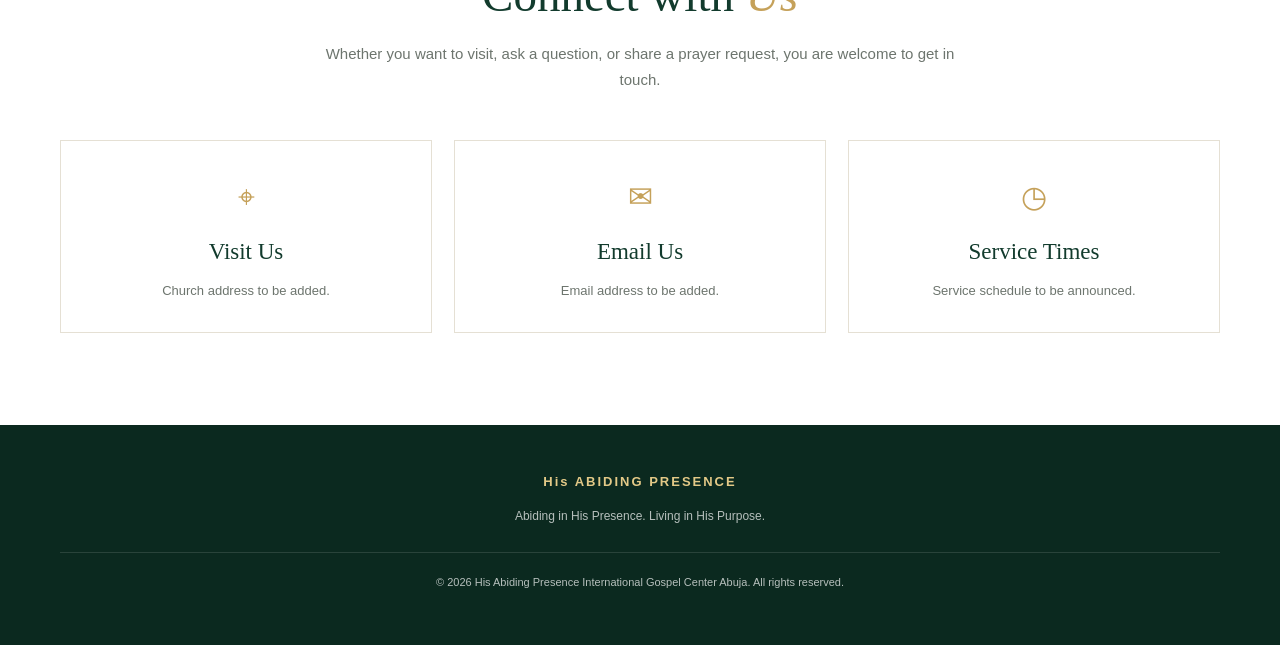
==== commit cb39e443: "Update index.html" ====
--- a/index.html
+++ b/index.html
@@ -109,6 +109,46 @@
       </div>
     </section>
 
+    </section>
+
+    <!-- Bishop and Founder -->
+    <section id="bishop" class="bishop-section">
+      <div class="bishop-container">
+        <div class="bishop-photo">
+          <div class="bishop-photo-placeholder">
+            <span>Meet Our Bishop</span>
+            <p>Official photograph coming soon</p>
+          </div>
+        </div>
+
+        <div class="bishop-content">
+          <p class="bishop-label">OUR FOUNDER &amp; SPIRITUAL LEADER</p>
+
+          <h2>His Lordship, Bishop Samuel Ezeikpe</h2>
+
+          <h3>Founder &amp; Presiding Bishop</h3>
+
+          <p>
+            Welcome to His Abiding Presence International Gospel Center Abuja.
+            We are committed to sharing God's Word, strengthening faith,
+            growing in prayer, and serving our community with love.
+          </p>
+
+          <p>
+            Through worship, teaching, prayer, and fellowship, our mission
+            is to help people grow spiritually and experience a deeper
+            relationship with God.
+          </p>
+
+          <a href="#contact" class="bishop-button">
+            Connect With Our Ministry
+          </a>
+        </div>
+      </div>
+    </section>
+
+    <!-- Scripture -->
+
     <!-- Scripture -->
     <section class="scripture-band">
       <div class="container scripture-content">
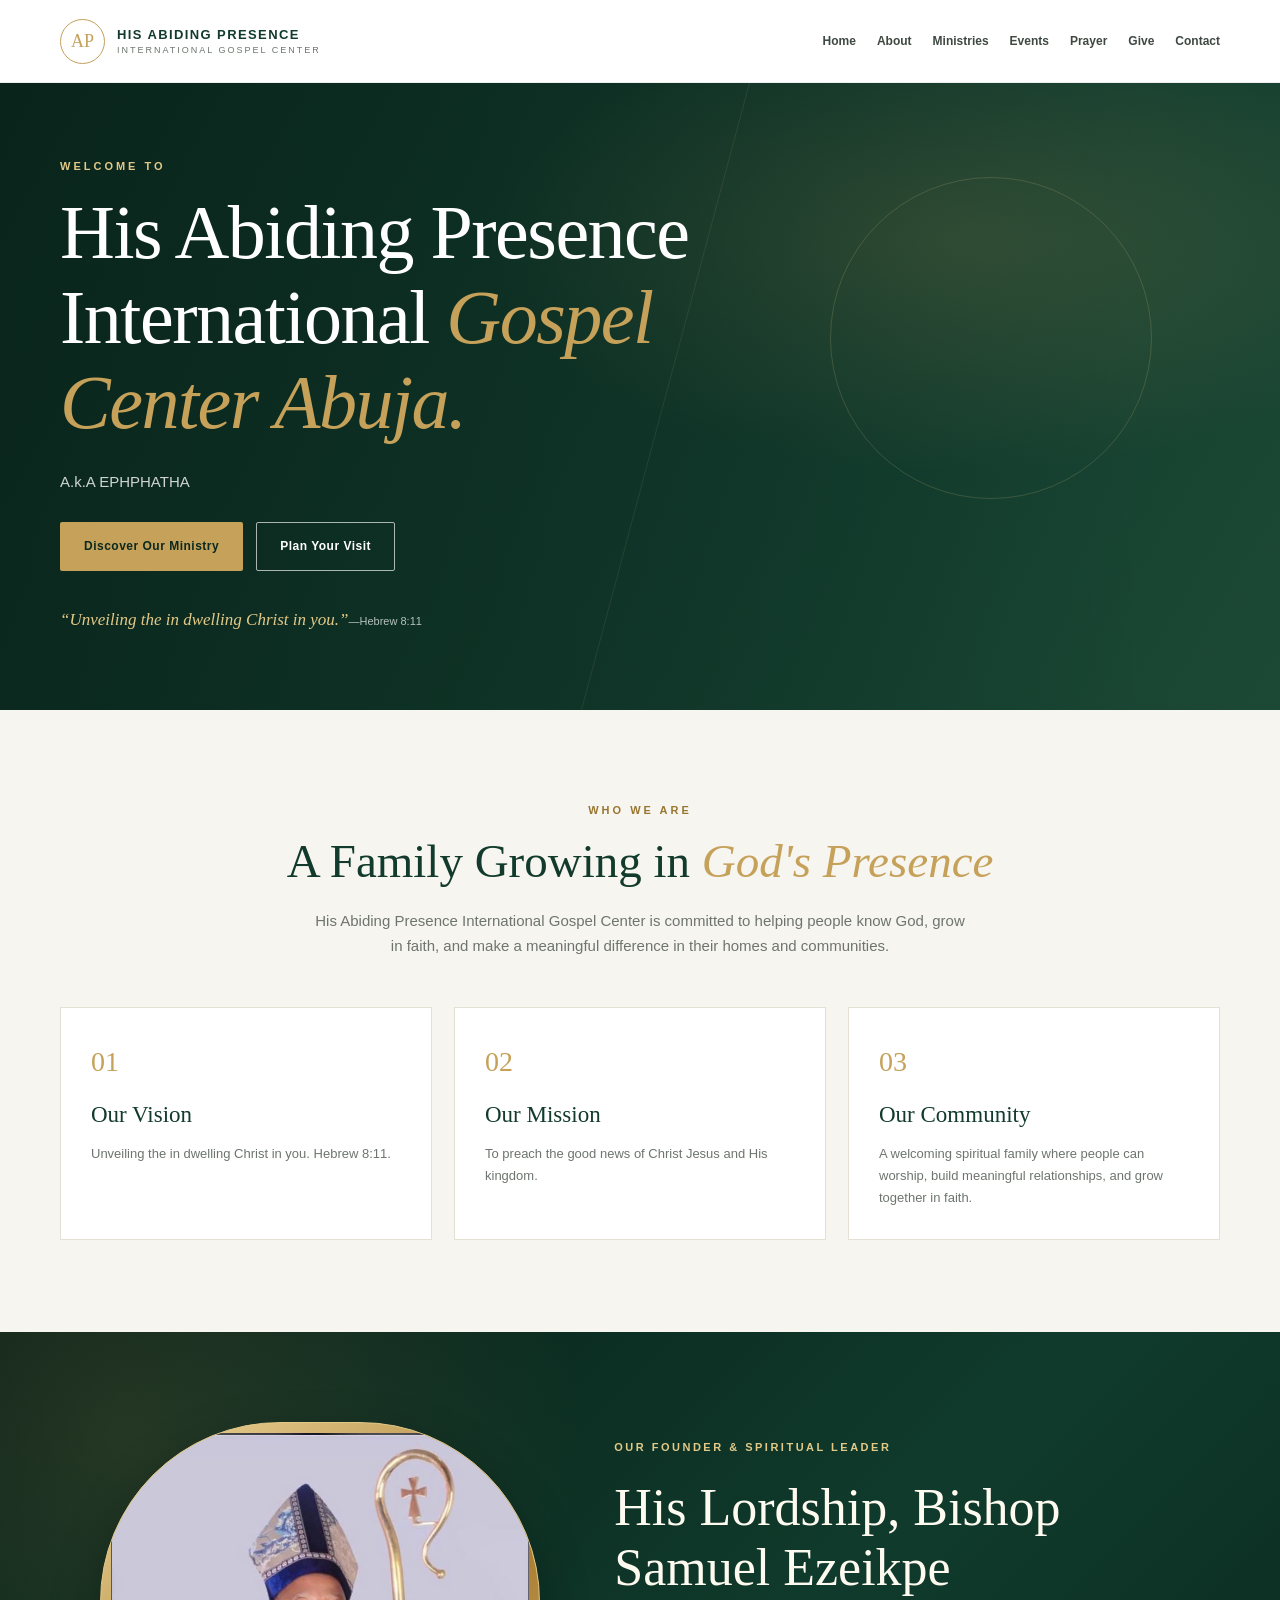
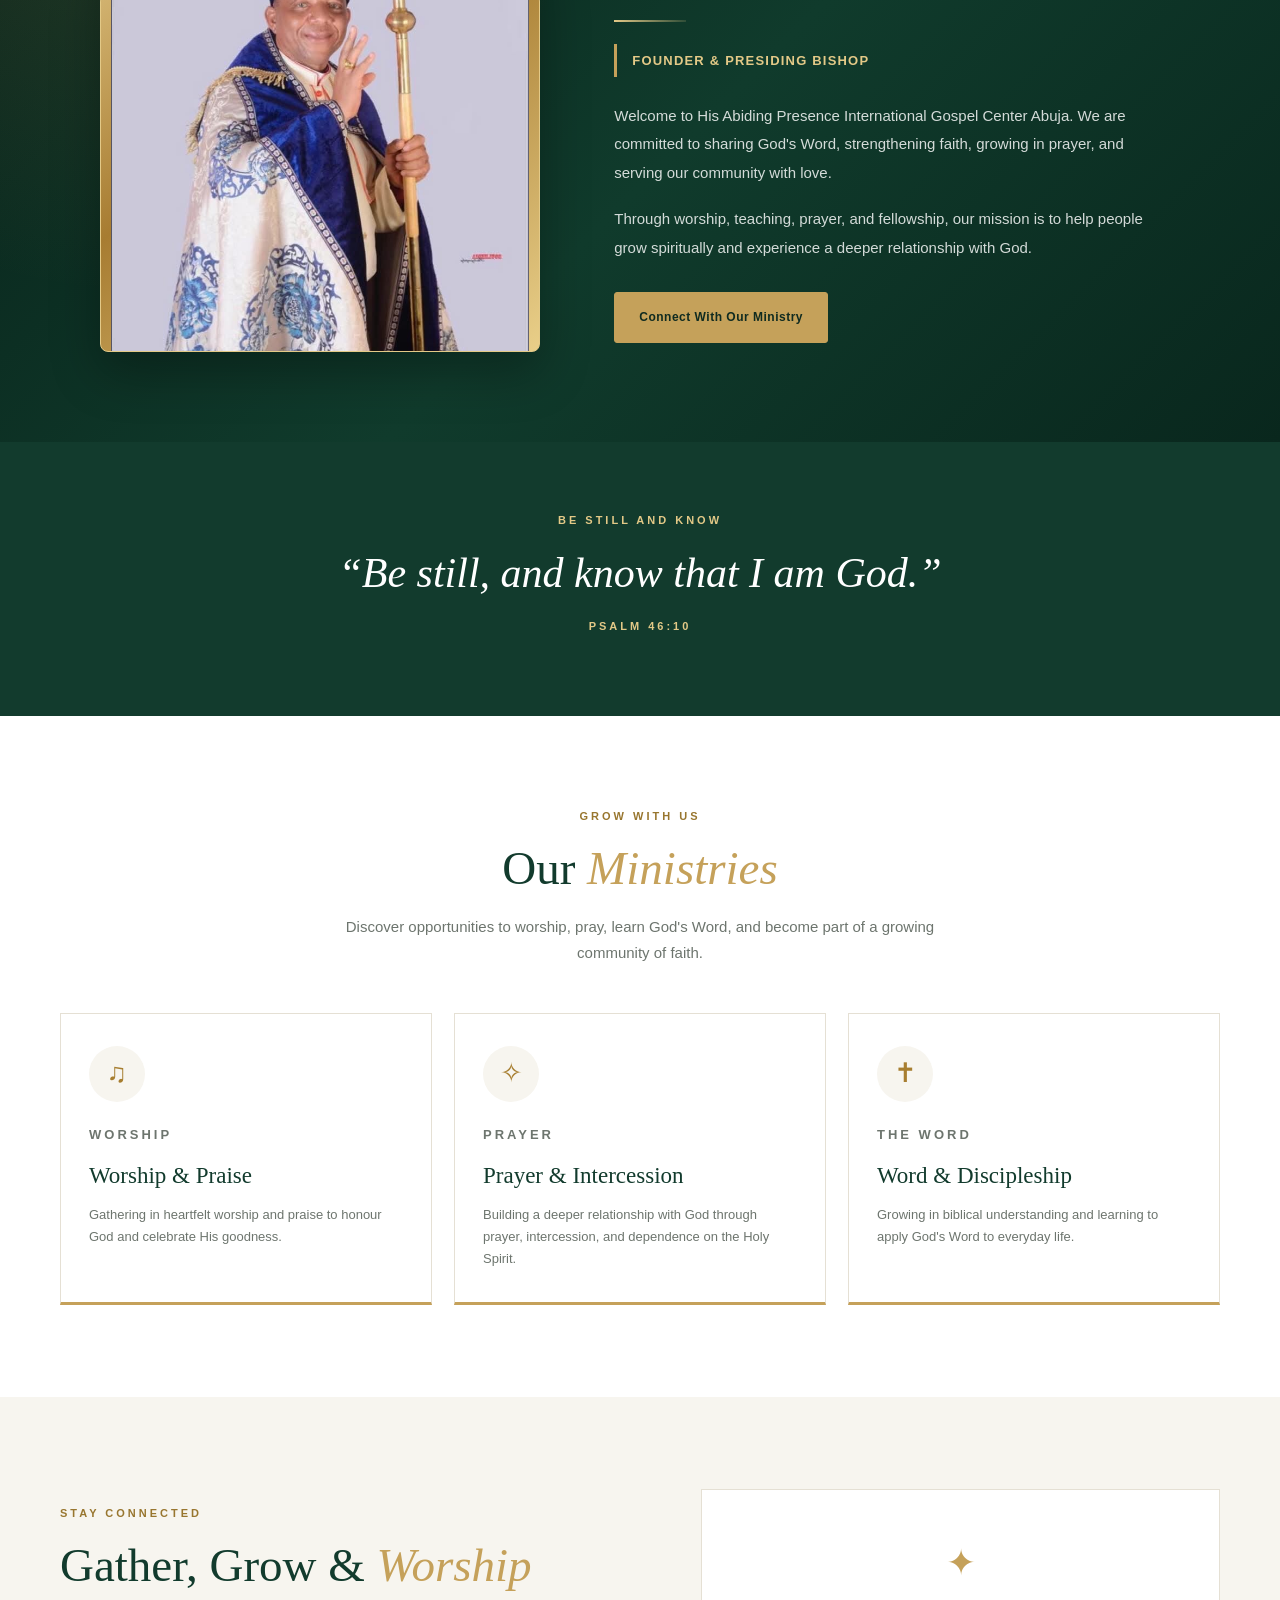
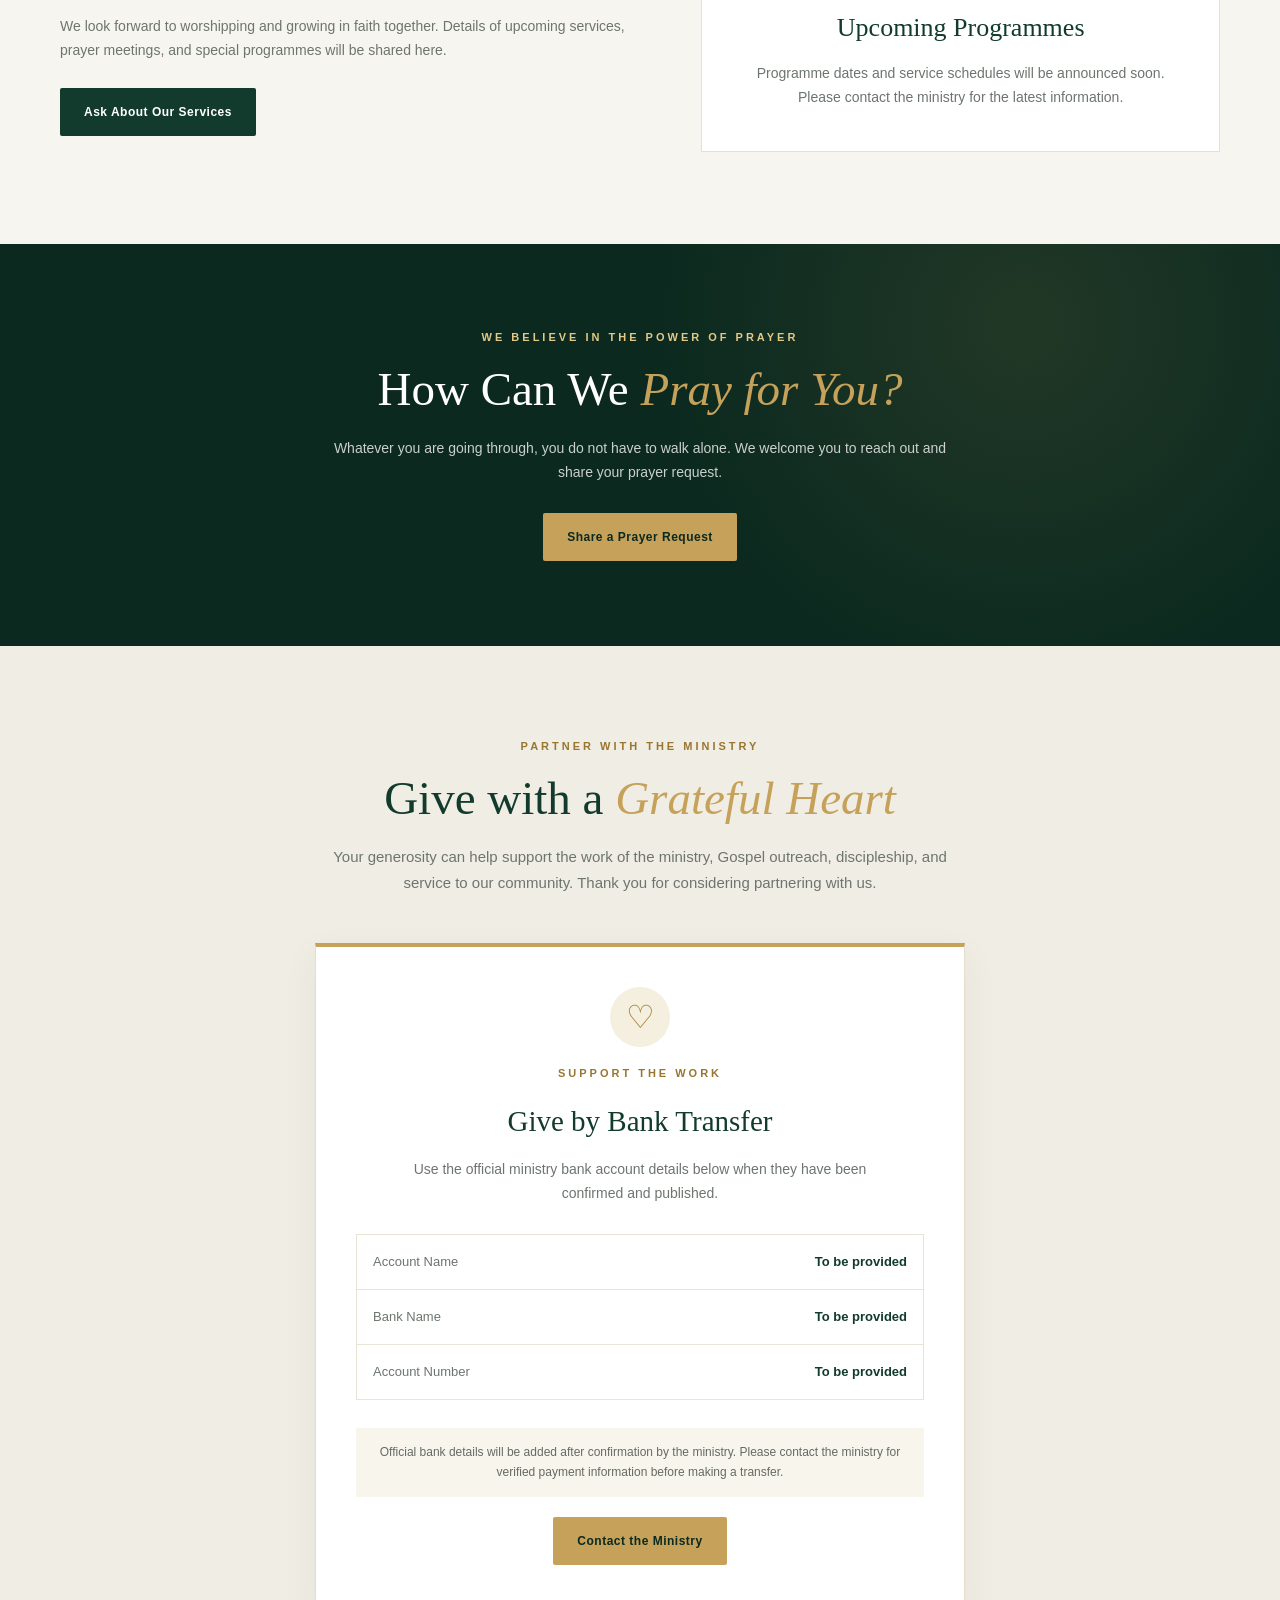
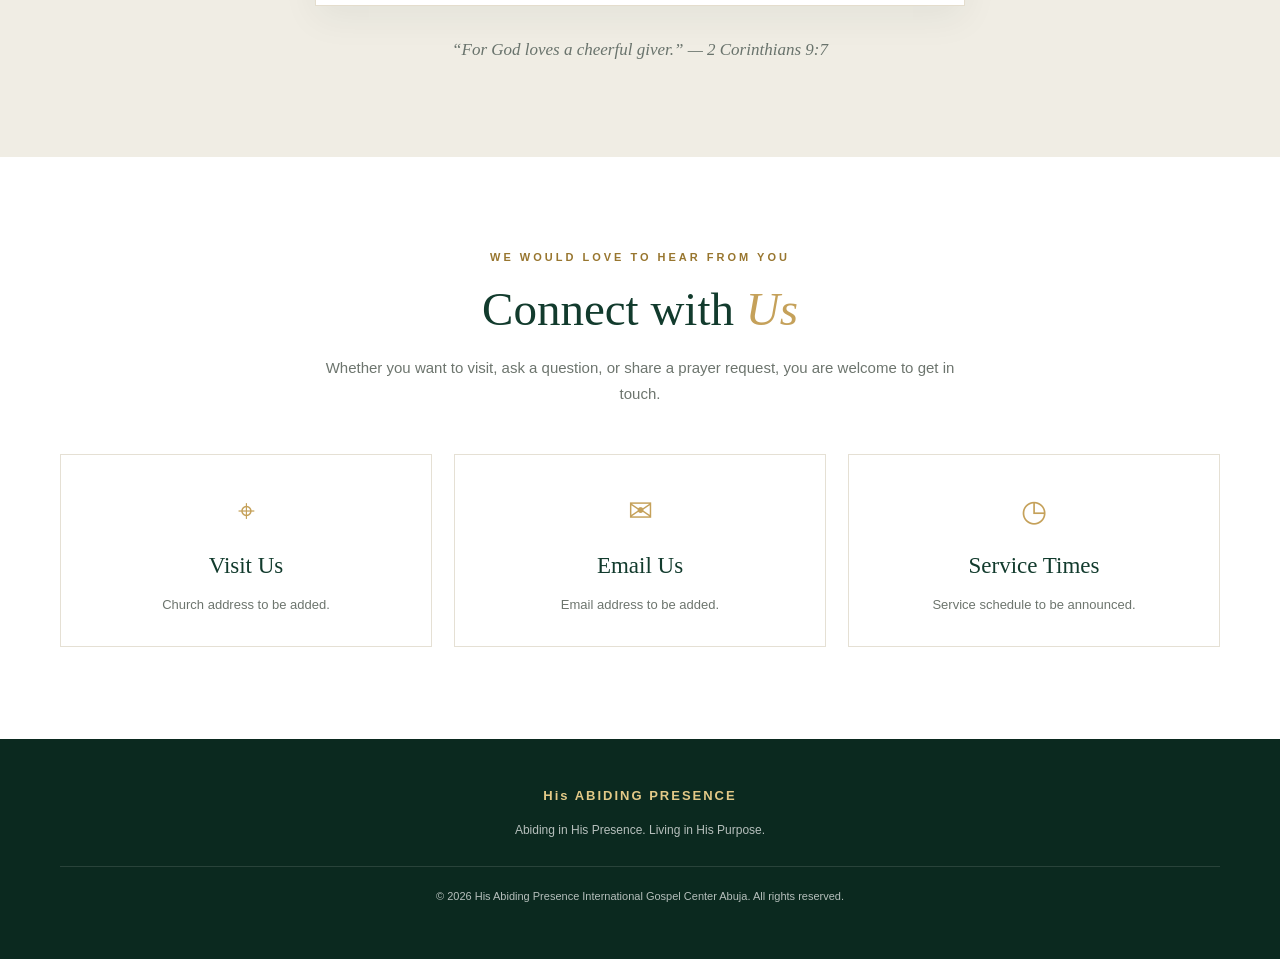
==== commit 5bc03f71: "Update bishop photo in index.html Replaced placeholder bishop photo with actual image." ====
--- a/index.html
+++ b/index.html
@@ -108,18 +108,17 @@
         </div>
       </div>
     </section>
-
-    </section>
-
+    
     <!-- Bishop and Founder -->
     <section id="bishop" class="bishop-section">
       <div class="bishop-container">
-        <div class="bishop-photo">
-          <div class="bishop-photo-placeholder">
-            <span>Meet Our Bishop</span>
-            <p>Official photograph coming soon</p>
-          </div>
-        </div>
+       <div class="bishop-photo">
+  <img
+    src="WhatsApp%20Image%202026-10-19%20at%205.22.04%20PM.jpeg"
+    alt="His Lordship, Bishop Samuel Ezeikpe"
+    class="bishop-image"
+  />
+</div>
 
         <div class="bishop-content">
           <p class="bishop-label">OUR FOUNDER &amp; SPIRITUAL LEADER</p>
--- a/style.css
+++ b/style.css
@@ -861,7 +861,15 @@
   }
 }
 
-/* Respect reduced-motion preferences */
+/* =========================================
+   PREMIUM BISHOP & FOUNDER SECTION
+   Forest Green • Royal Gold • Ivory
+========================================= */
+
+/* =========================================
+   ACCESSIBILITY: REDUCED MOTION
+========================================= */
+
 @media (prefers-reduced-motion: reduce) {
   html {
     scroll-behavior: auto;
@@ -873,140 +881,239 @@
     transition-duration: 0.01ms !important;
     animation-duration: 0.01ms !important;
     animation-iteration-count: 1 !important;
-     
-
-/* Premium Bishop & Founder Design */
-.bishop-section {
+  }
+}
+
+/* =========================================
+   BISHOP AND FOUNDER
+   Forest Green and Royal Gold
+========================================= */
+
+#bishop.bishop-section {
+  display: block;
   position: relative;
-  padding: 100px 24px;
+  isolation: isolate;
+  width: 100%;
+  min-height: 600px;
+  padding: 90px 24px;
   overflow: hidden;
-  background: linear-gradient(135deg, #fffdf8 0%, #f1e8d6 100%);
-}
-
-.bishop-container {
+  background:
+    radial-gradient(
+      circle at 10% 15%,
+      rgba(197, 161, 90, 0.15),
+      transparent 35%
+    ),
+    linear-gradient(135deg, #071f17, #103b2c 55%, #09271d);
+  color: #ffffff;
+}
+
+#bishop .bishop-container {
+  display: grid;
+  grid-template-columns: minmax(0, 0.9fr) minmax(0, 1.1fr);
+  align-items: center;
+  gap: 55px;
+  width: 100%;
+  max-width: 1120px;
+  margin: 0 auto;
+}
+
+#bishop .bishop-photo {
+  display: block;
   position: relative;
-  max-width: 1150px;
+  width: 100%;
+  max-width: 440px;
+  height: 530px;
   margin: 0 auto;
-  display: grid;
-  grid-template-columns: minmax(0, 0.95fr) minmax(0, 1.05fr);
-  gap: 65px;
-  align-items: center;
-}
-
-.bishop-photo {
+  padding: 10px;
+  overflow: hidden;
+  background: linear-gradient(145deg, #f0d99c, #a77c31, #e9cf89);
+  border: 1px solid #e3c987;
+  border-radius: 180px 180px 8px 8px;
+  box-shadow: 0 20px 50px rgba(0, 0, 0, 0.3);
+}
+
+#bishop .bishop-photo-placeholder {
+  display: flex;
   position: relative;
-  min-height: 520px;
-  padding: 12px;
-  background: #fff;
-  border: 1px solid #c5a15b;
-  border-radius: 180px 180px 12px 12px;
-  box-shadow: 0 24px 60px rgba(49, 35, 14, 0.15);
-  overflow: hidden;
-}
-
-.bishop-photo-placeholder {
   width: 100%;
-  min-height: 494px;
-  display: flex;
+  height: 100%;
+  min-height: 0;
   flex-direction: column;
   align-items: center;
   justify-content: center;
+  gap: 12px;
+  padding: 25px;
+  background:
+    radial-gradient(circle at 50% 30%, rgba(227, 201, 135, 0.16), transparent 50%),
+    linear-gradient(160deg, #174b37, #09291e);
+  color: #f0d99c;
   text-align: center;
-  background: linear-gradient(160deg, #e7dcc4, #faf5e9);
-  color: #60491e;
-  border-radius: 170px 170px 6px 6px;
-}
-
-.bishop-photo-placeholder span {
-  font-family: Georgia, serif;
-  font-size: 30px;
+  border-radius: 170px 170px 4px 4px;
+}
+
+#bishop .bishop-photo-placeholder span {
+  display: block;
+  color: #f0d99c;
+  font-family: Georgia, "Times New Roman", serif;
+  font-size: clamp(25px, 3vw, 34px);
+  font-weight: 400;
+  line-height: 1.3;
+}
+
+#bishop .bishop-photo-placeholder p {
+  max-width: 220px;
+  margin: 0;
+  padding-top: 14px;
+  border-top: 1px solid rgba(227, 201, 135, 0.55);
+  color: rgba(255, 255, 255, 0.8);
+  font-size: 11px;
+  line-height: 1.8;
+  letter-spacing: 1.5px;
+  text-transform: uppercase;
+}
+
+#bishop .bishop-content {
+  max-width: 610px;
+  color: #ffffff;
+}
+
+#bishop .bishop-label {
+  display: inline-block;
+  margin: 0 0 20px;
+  color: #e3c987;
+  font-size: 11px;
   font-weight: 700;
-}
-
-.bishop-photo-placeholder p {
-  font-size: 14px;
-  letter-spacing: 1px;
-}
-
-.bishop-content {
-  color: #28241e;
-}
-
-.bishop-label {
-  display: inline-block;
-  color: #98722c;
-  font-size: 12px;
-  font-weight: 800;
-  letter-spacing: 3px;
+  letter-spacing: 2.5px;
+  line-height: 1.9;
+  text-transform: uppercase;
+}
+
+#bishop .bishop-content h2 {
+  margin: 0 0 22px;
+  color: #fffaf0;
+  font-family: Georgia, "Times New Roman", serif;
+  font-size: clamp(34px, 4.2vw, 52px);
+  font-weight: 400;
+  line-height: 1.15;
+}
+
+#bishop .bishop-content h2::after {
+  display: block;
+  width: 72px;
+  height: 2px;
+  margin-top: 22px;
+  background: linear-gradient(90deg, #e3c987, rgba(227, 201, 135, 0.15));
+  content: "";
+}
+
+#bishop .bishop-content h3 {
+  margin: 0 0 25px;
+  padding: 5px 0 5px 15px;
+  border-left: 3px solid #c5a15a;
+  color: #e3c987;
+  font-size: 13px;
+  font-weight: 700;
+  letter-spacing: 1.2px;
   line-height: 1.8;
   text-transform: uppercase;
 }
 
-.bishop-content h2 {
-  margin: 20px 0 16px;
-  color: #242019;
-  font-family: Georgia, "Times New Roman", serif;
-  font-size: clamp(32px, 4vw, 49px);
-  font-weight: 500;
-  line-height: 1.15;
-}
-
-.bishop-content h3 {
-  margin: 0 0 28px;
-  color: #98722c;
-  font-size: 16px;
+#bishop .bishop-content p:not(.bishop-label) {
+  max-width: 560px;
+  margin: 0 0 18px;
+  color: rgba(255, 255, 255, 0.82);
+  font-size: 15px;
+  line-height: 1.9;
+}
+
+#bishop .bishop-button {
+  display: inline-flex;
+  min-height: 49px;
+  align-items: center;
+  justify-content: center;
+  margin-top: 12px;
+  padding: 14px 24px;
+  border: 1px solid #c5a15a;
+  border-radius: 3px;
+  background: #c5a15a;
+  color: #102b20 !important;
+  font-size: 12px;
   font-weight: 700;
-  letter-spacing: 1px;
-}
-
-.bishop-content p:not(.bishop-label) {
-  color: #625b50;
-  font-size: 16px;
-  line-height: 1.95;
-}
-
-.bishop-button {
-  display: inline-block;
-  margin-top: 20px;
-  padding: 16px 26px;
-  background: #76571e;
-  color: #fff !important;
-  border: 1px solid #76571e;
-  border-radius: 3px;
-  font-size: 14px;
-  font-weight: 700;
+  letter-spacing: 0.5px;
+  text-align: center;
   text-decoration: none;
-  transition: background 0.25s ease, transform 0.25s ease;
-}
-
-.bishop-button:hover {
-  background: #4c3815;
+  transition: background 0.25s ease, color 0.25s ease, transform 0.25s ease;
+}
+
+#bishop .bishop-button:hover {
   transform: translateY(-2px);
-}
-
-@media (max-width: 768px) {
-  .bishop-section {
-    padding: 65px 20px;
-  }
-
-  .bishop-container {
-    grid-template-columns: 1fr;
-    gap: 38px;
-  }
-
-  .bishop-photo {
+  background: transparent;
+  color: #f0d99c !important;
+}
+
+/* Tablet */
+
+@media (max-width: 850px) {
+  #bishop.bishop-section {
+    padding: 75px 24px;
+  }
+
+  #bishop .bishop-container {
+    gap: 30px;
+  }
+
+  #bishop .bishop-photo {
+    height: 440px;
+  }
+
+  #bishop .bishop-content h2 {
+    font-size: clamp(30px, 4.5vw, 40px);
+  }
+}
+
+/* Mobile */
+
+@media (max-width: 640px) {
+  #bishop.bishop-section {
+    min-height: 0;
+    padding: 60px 20px 70px;
+  }
+
+  #bishop .bishop-container {
+    grid-template-columns: minmax(0, 1fr);
+    gap: 35px;
+  }
+
+  #bishop .bishop-photo {
     width: 100%;
-    max-width: 430px;
-    min-height: 390px;
-    margin: 0 auto;
-  }
-
-  .bishop-photo-placeholder {
-    min-height: 364px;
-  }
-
-  .bishop-content h2 {
-    font-size: 35px;
-  }
-}
-
+    max-width: 370px;
+    height: 400px;
+  }
+
+  #bishop .bishop-content {
+    max-width: 100%;
+  }
+
+  #bishop .bishop-content h2 {
+    font-size: clamp(32px, 8vw, 42px);
+  }
+
+  #bishop .bishop-content p:not(.bishop-label) {
+    font-size: 14px;
+    line-height: 1.85;
+  }
+
+  #bishop .bishop-button {
+    width: 100%;
+  }
+}
+
+@media (prefers-reduced-motion: reduce) {
+  #bishop .bishop-button {
+    transition: none;
+  }
+
+  #bishop .bishop-button:hover {
+    transform: none;
+  }
+}
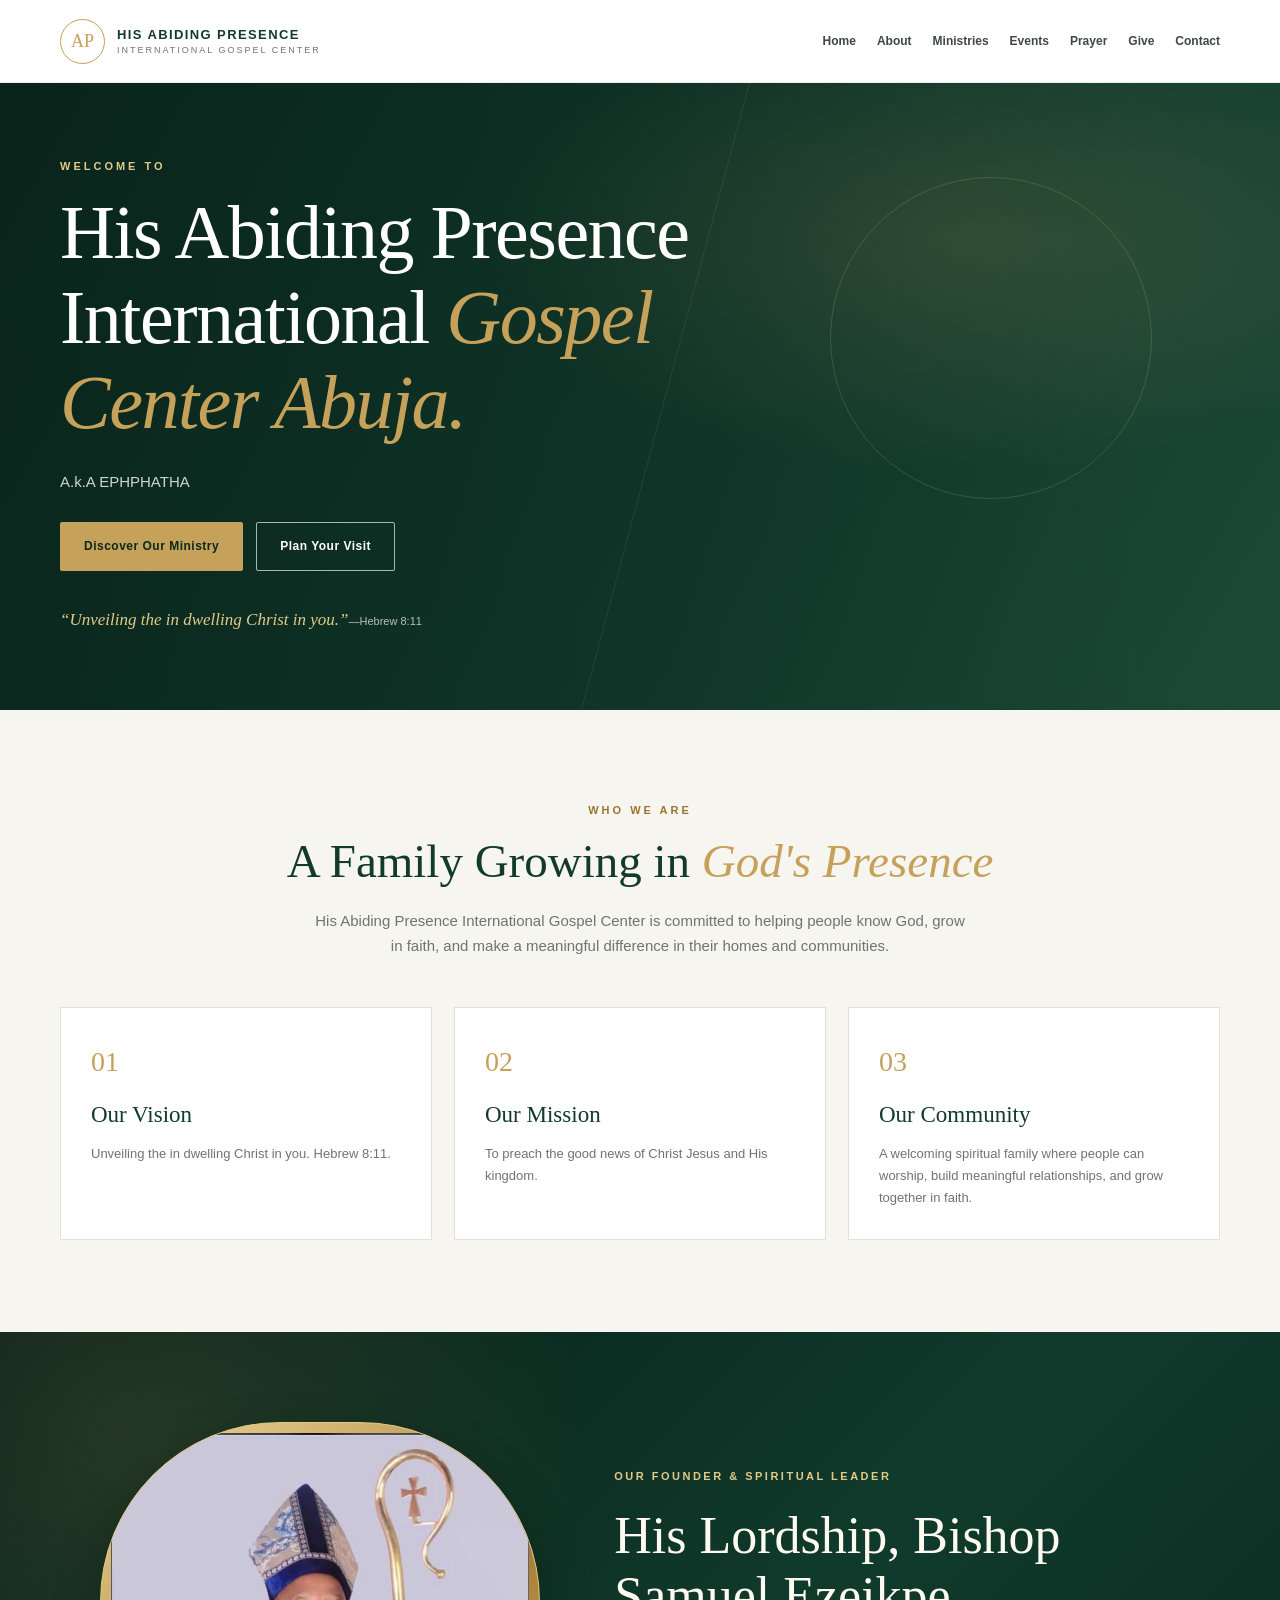
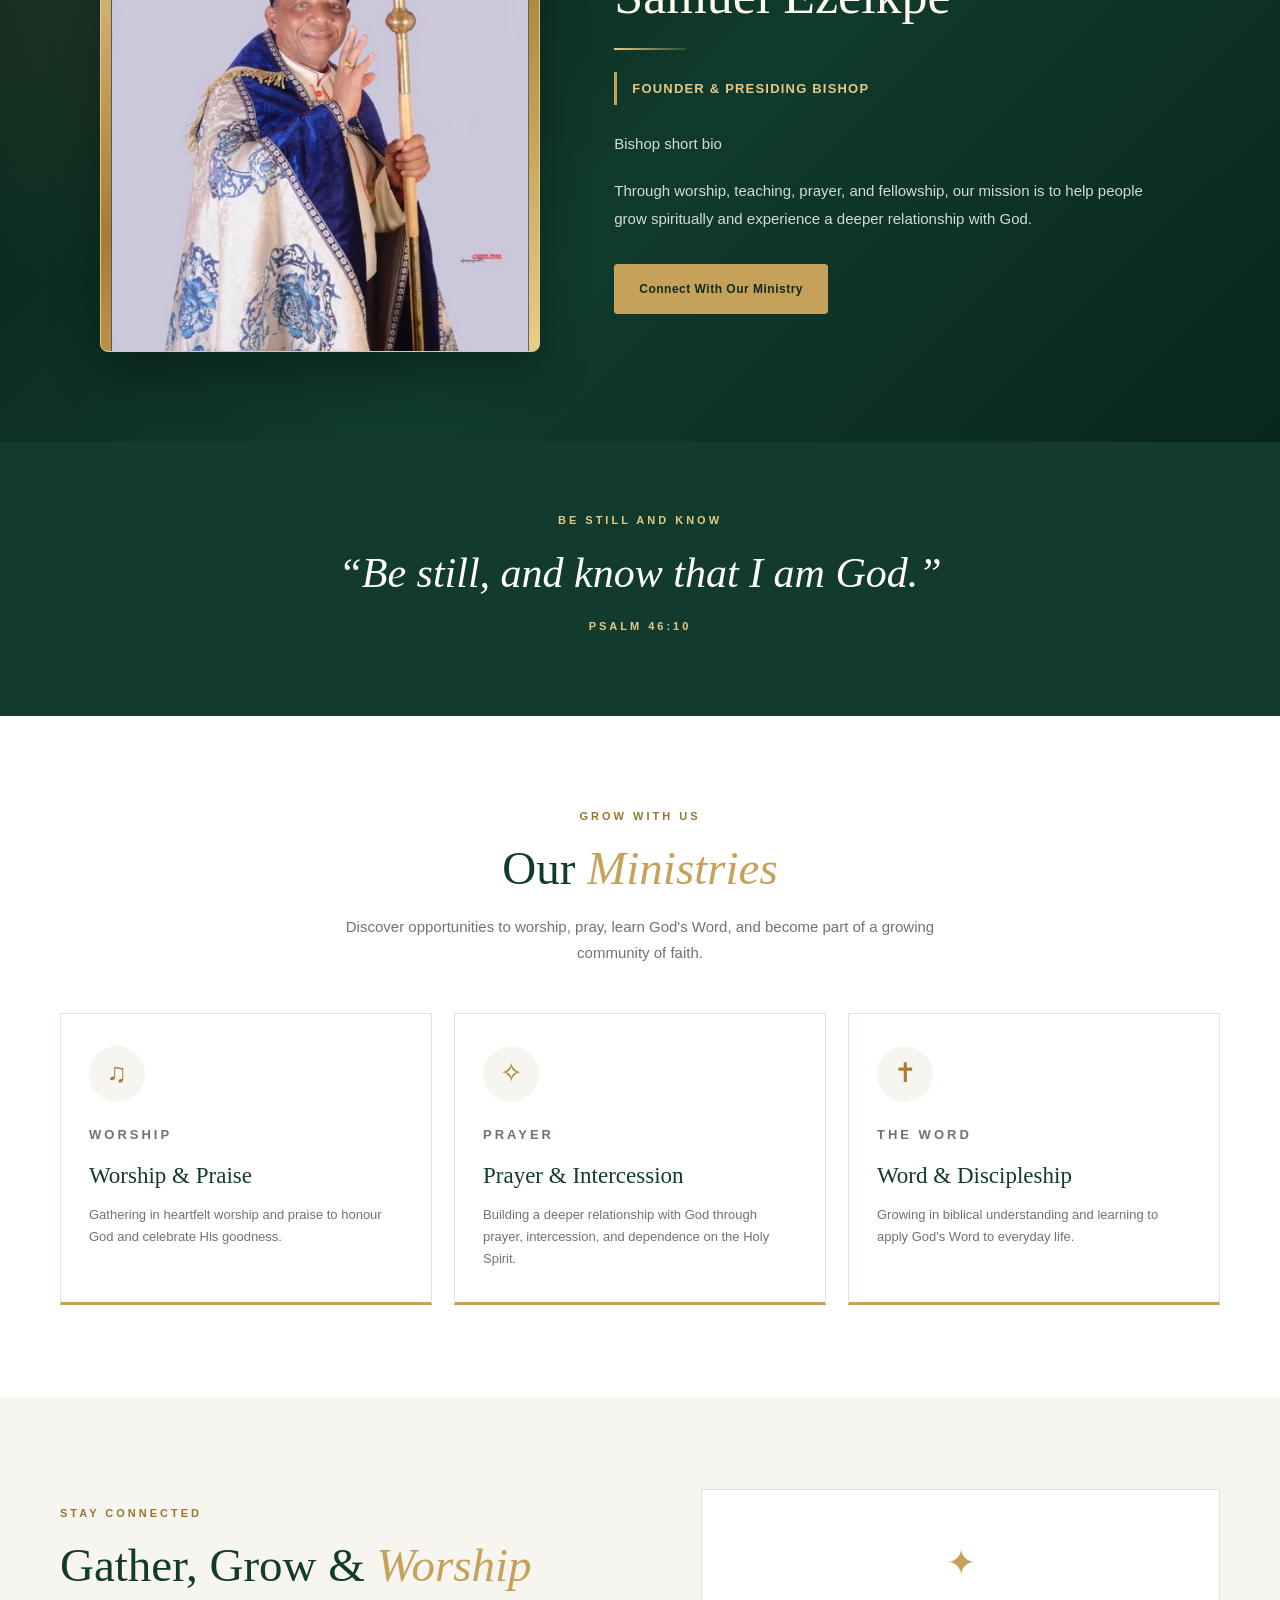
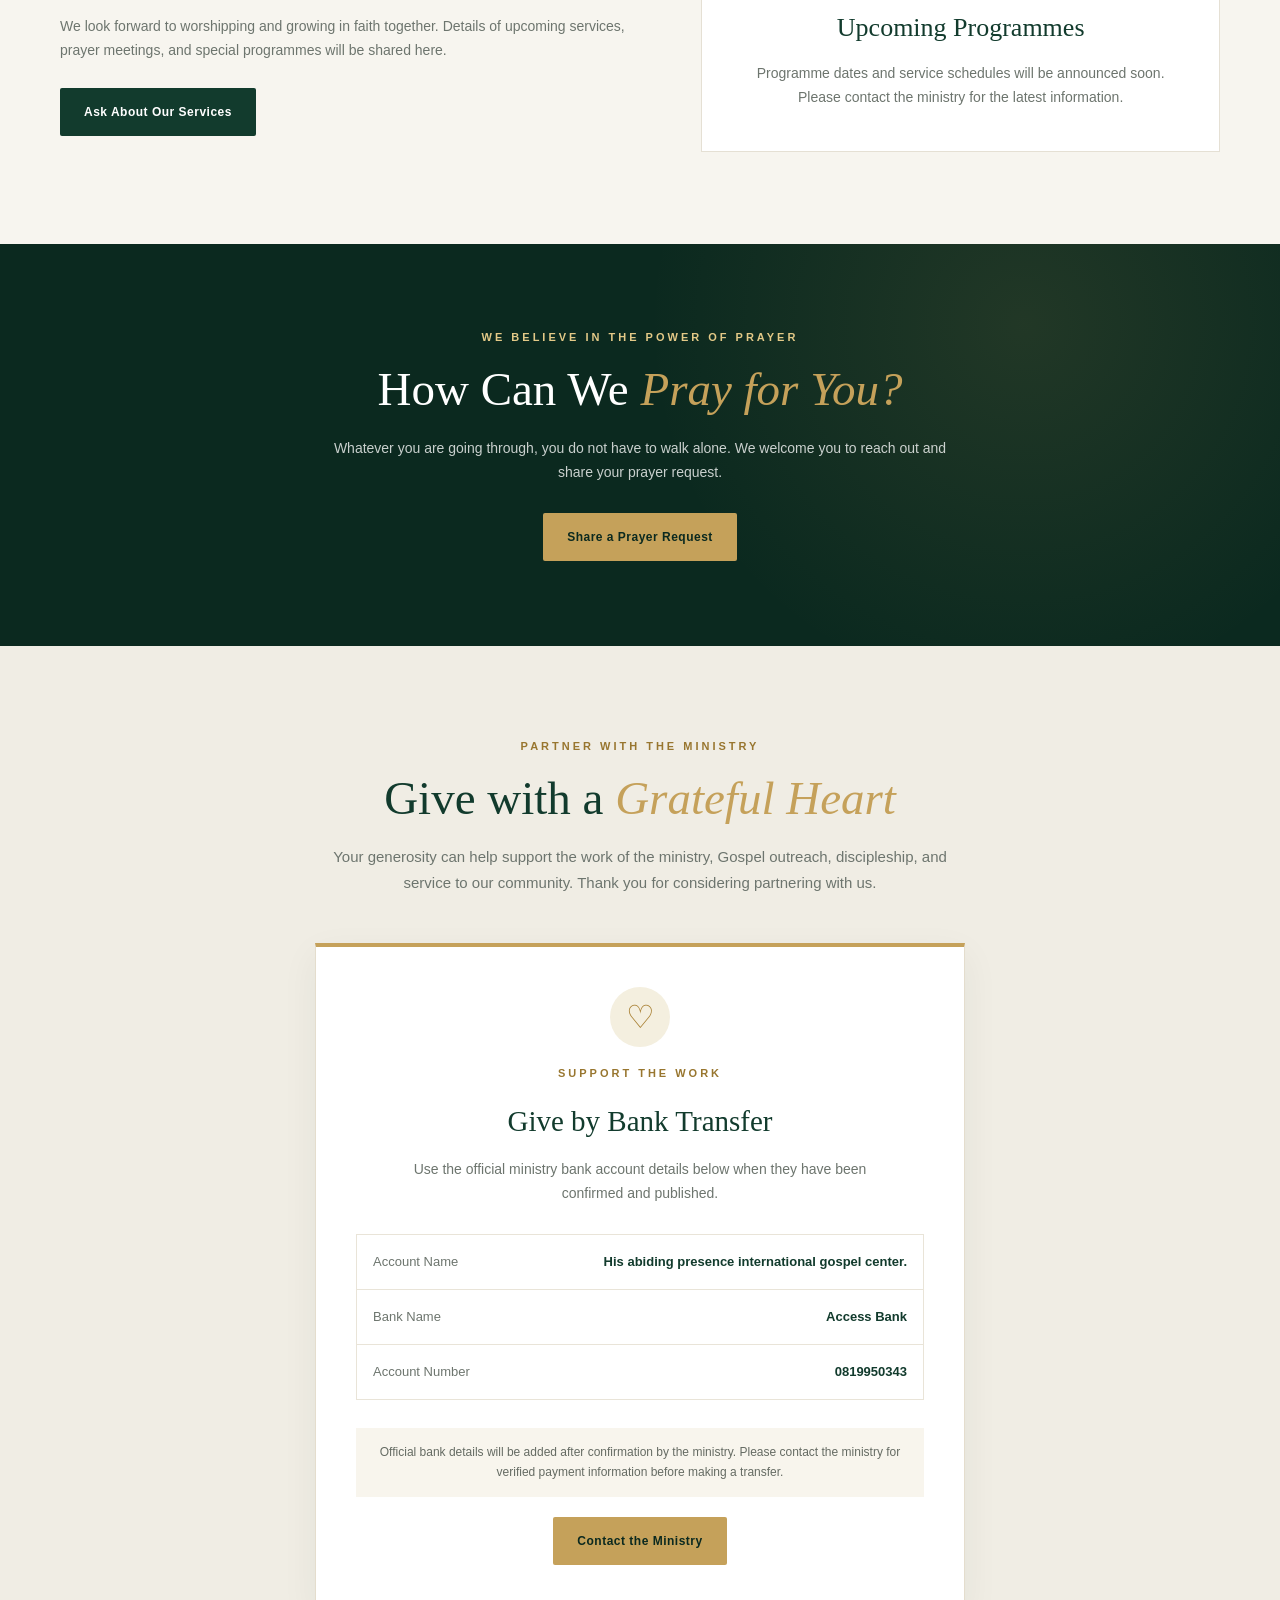
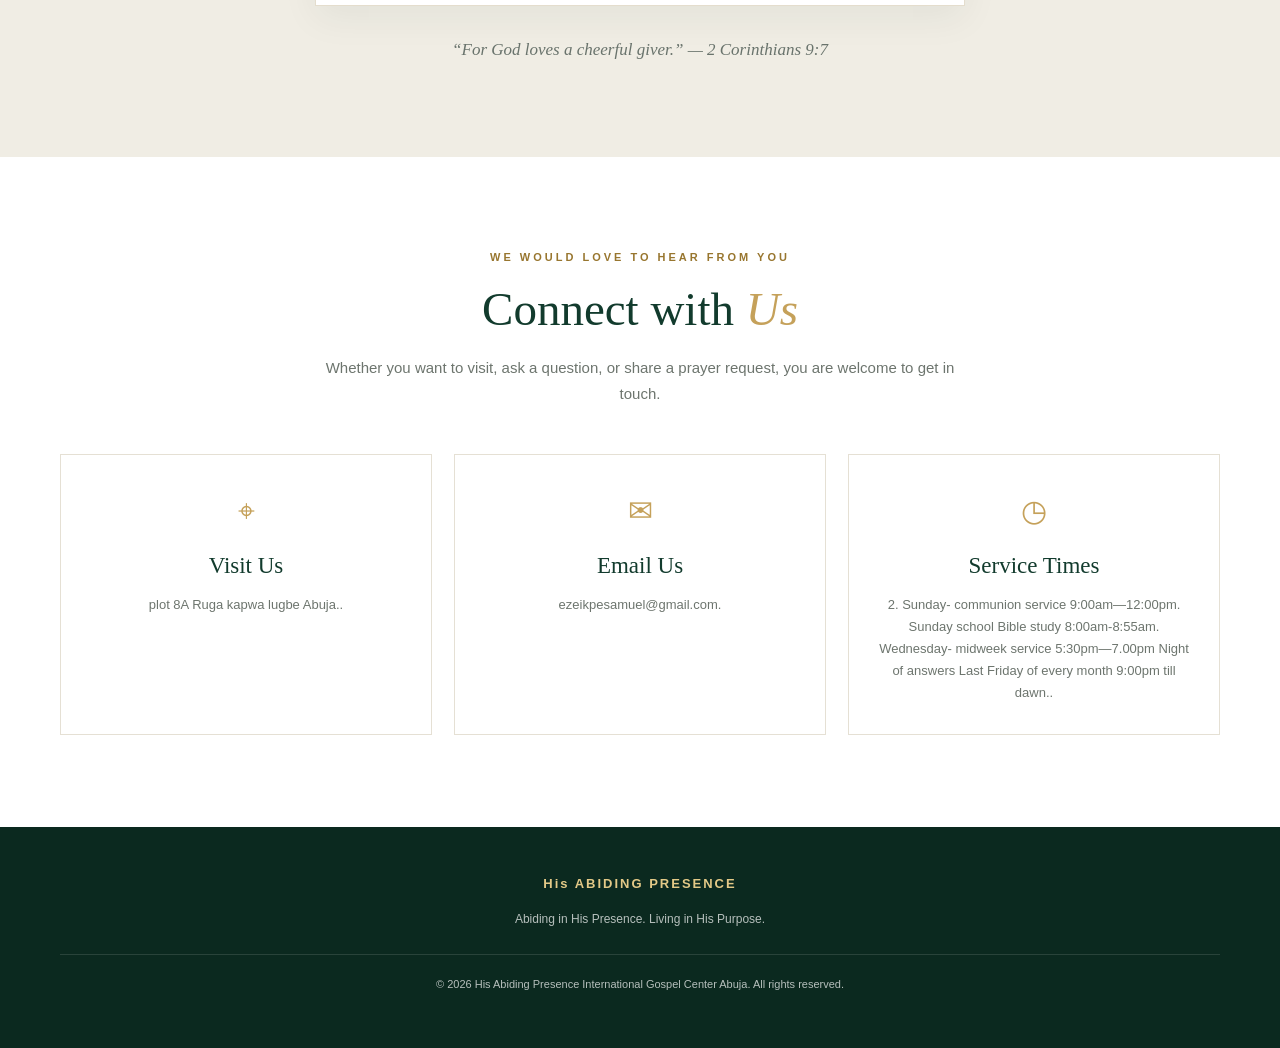
==== commit 1d633da6: "Revise church details in index.html Updated church information including bank details, contact addre" ====
--- a/index.html
+++ b/index.html
@@ -128,9 +128,7 @@
           <h3>Founder &amp; Presiding Bishop</h3>
 
           <p>
-            Welcome to His Abiding Presence International Gospel Center Abuja.
-            We are committed to sharing God's Word, strengthening faith,
-            growing in prayer, and serving our community with love.
+            Bishop short bio
           </p>
 
           <p>
@@ -268,15 +266,15 @@
           <div class="bank-details">
             <div class="bank-row">
               <span>Account Name</span>
-              <strong>To be provided</strong>
+              <strong>His abiding presence international gospel center.</strong>
             </div>
             <div class="bank-row">
               <span>Bank Name</span>
-              <strong>To be provided</strong>
+              <strong>Access Bank</strong>
             </div>
             <div class="bank-row">
               <span>Account Number</span>
-              <strong>To be provided</strong>
+              <strong>0819950343</strong>
             </div>
           </div>
 
@@ -313,19 +311,23 @@
           <article class="contact-card">
             <span class="contact-icon" aria-hidden="true">⌖</span>
             <h3>Visit Us</h3>
-            <p>Church address to be added.</p>
+            <p> plot 8A Ruga kapwa lugbe Abuja..</p>
           </article>
 
           <article class="contact-card">
             <span class="contact-icon" aria-hidden="true">✉</span>
             <h3>Email Us</h3>
-            <p>Email address to be added.</p>
+            <p>ezeikpesamuel@gmail.com.</p>
           </article>
 
           <article class="contact-card">
             <span class="contact-icon" aria-hidden="true">◷</span>
             <h3>Service Times</h3>
-            <p>Service schedule to be announced.</p>
+            <p>2.
+ Sunday- communion service 9:00am—12:00pm.
+ Sunday school Bible study 8:00am-8:55am.
+ Wednesday- midweek service 5:30pm—7.00pm
+ Night of answers Last Friday of every month 9:00pm till dawn..</p>
           </article>
         </div>
       </div>
--- a/style.css
+++ b/style.css
@@ -1115,5 +1115,12 @@
 
   #bishop .bishop-button:hover {
     transform: none;
-  }
-}
+ #bishop .bishop-image {
+  display: block;
+  width: 100%;
+  height: 100%;
+  object-fit: cover;
+  object-position: center top;
+  border-radius: 170px 170px 4px 4px;
+}
+  }
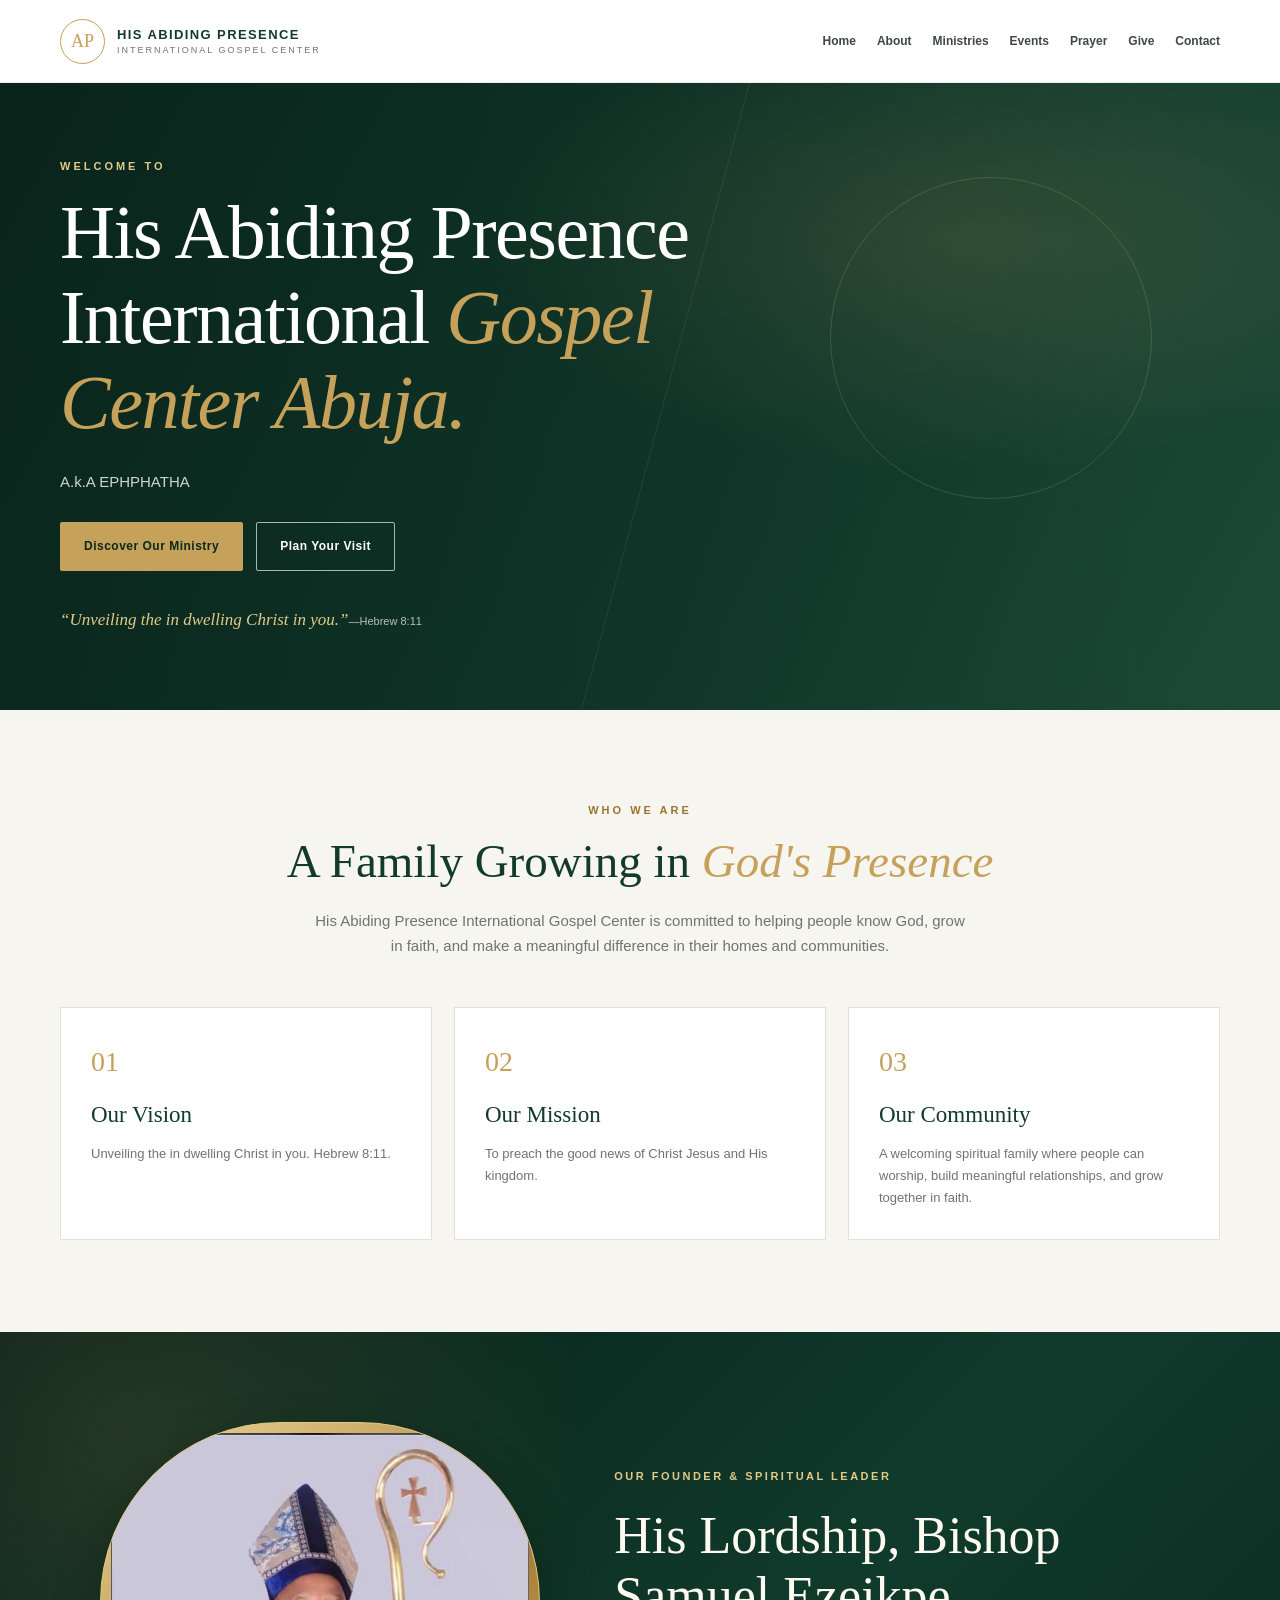
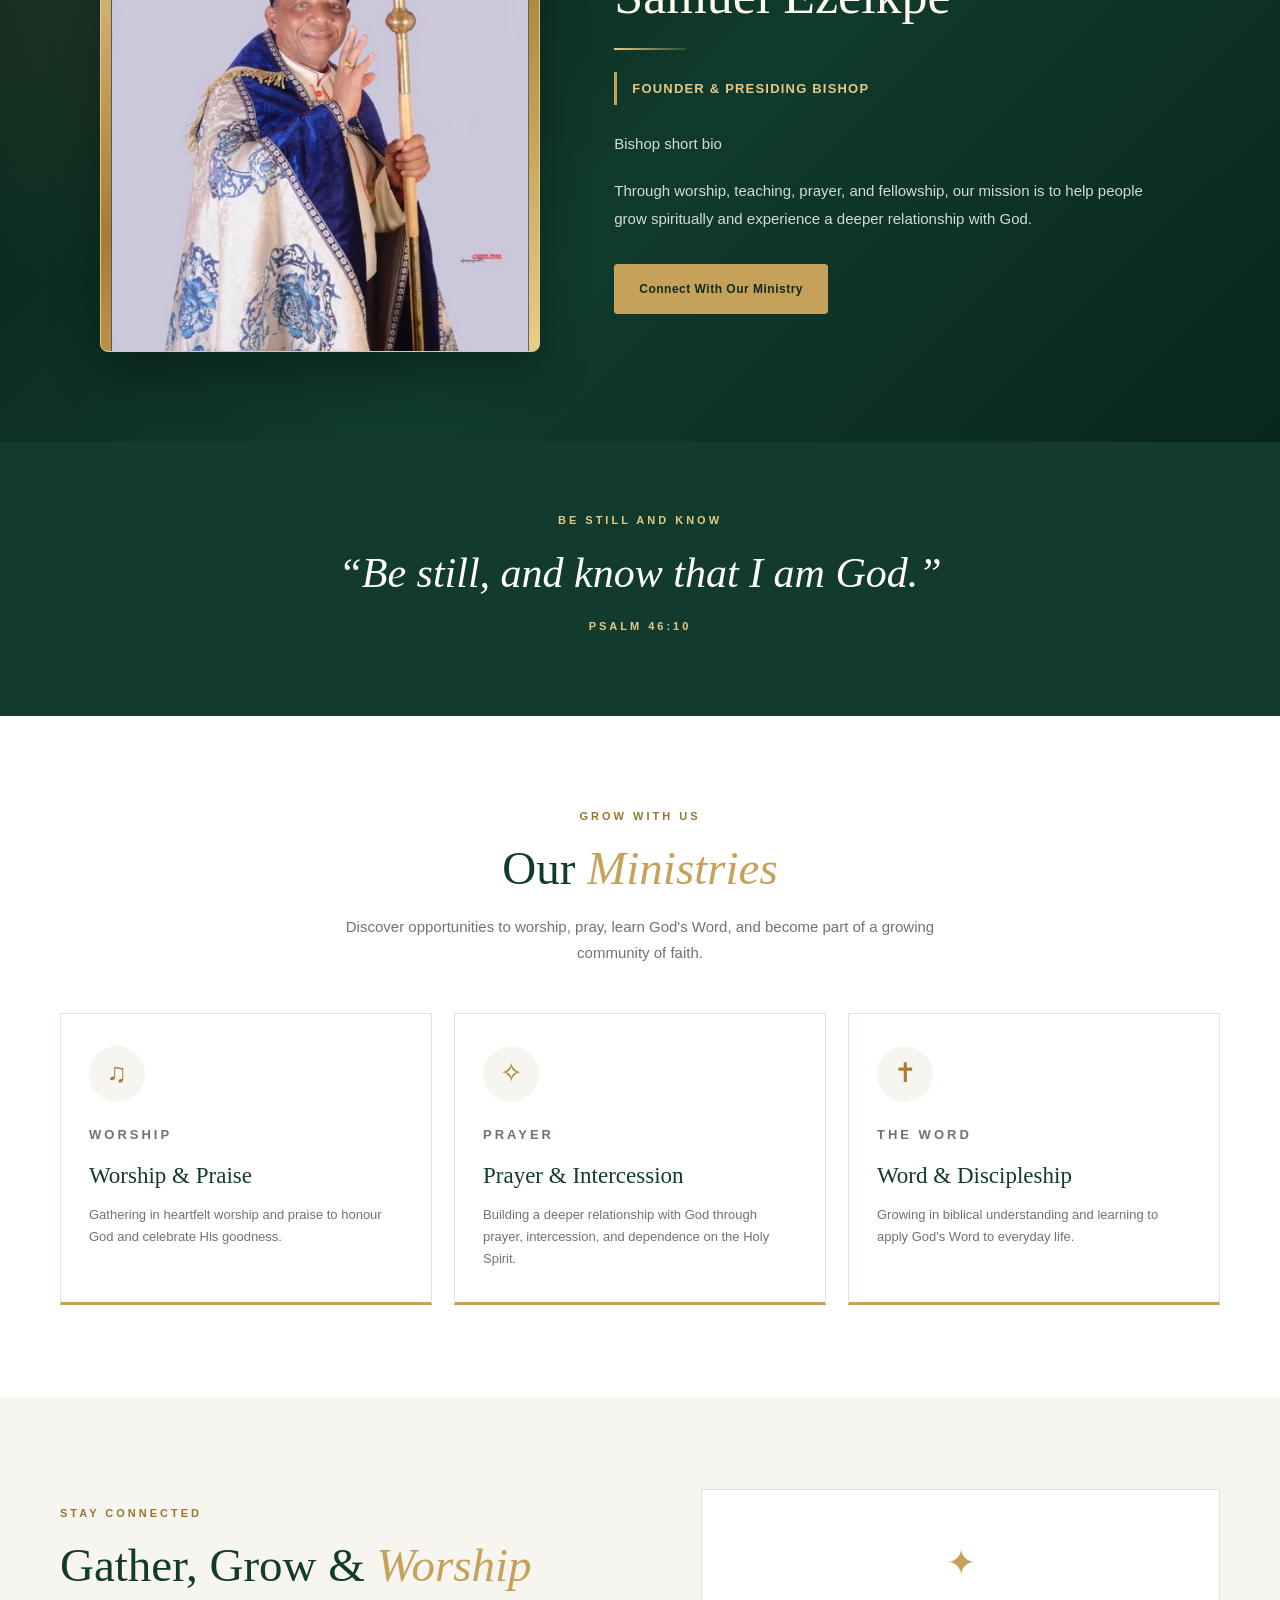
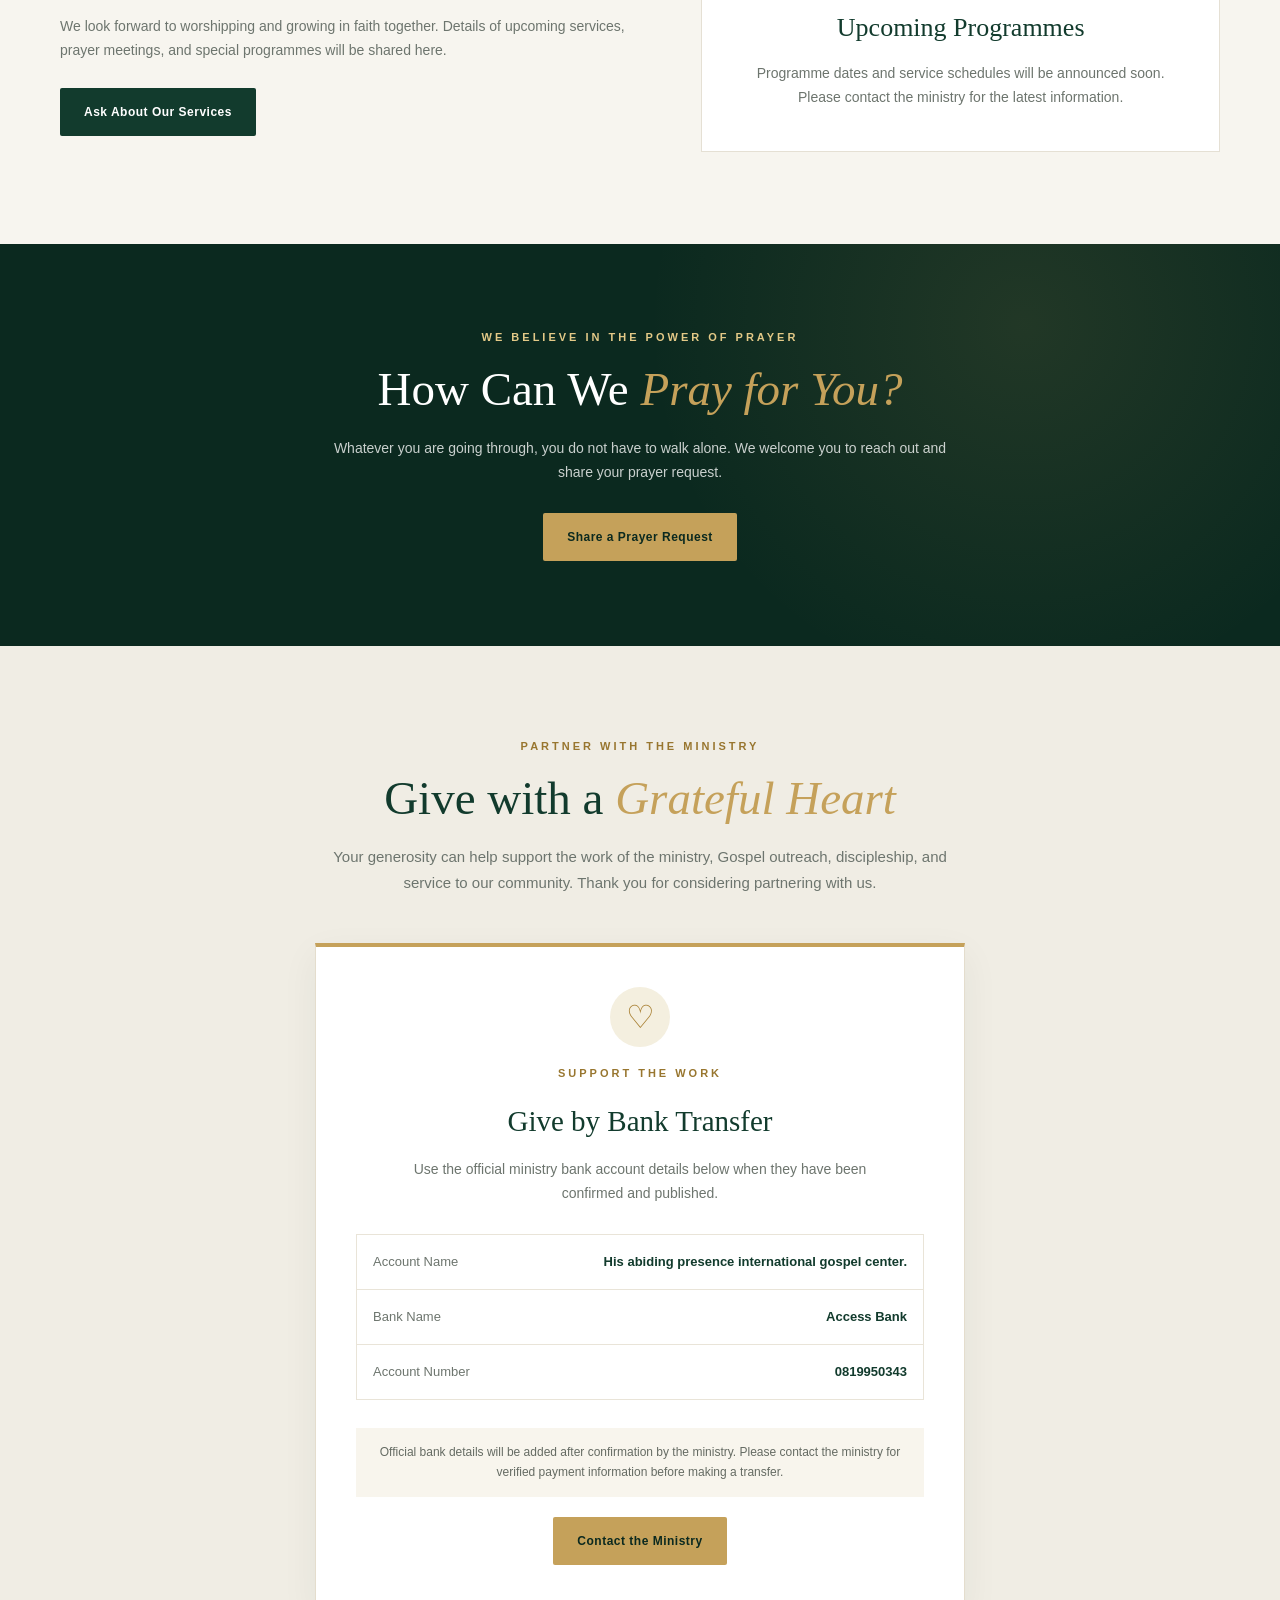
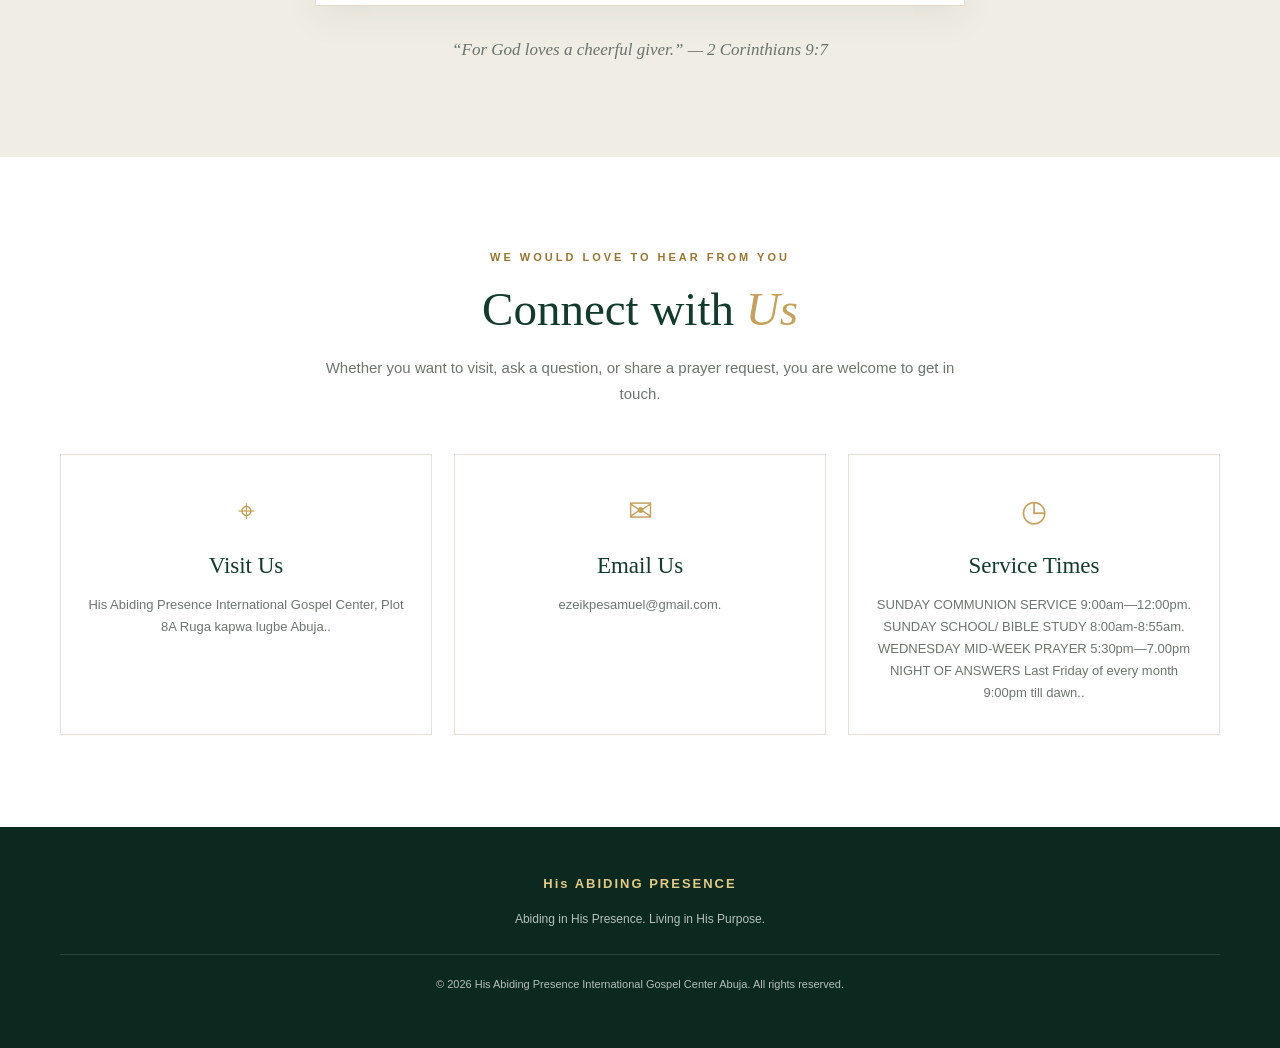
==== commit 67ed9122: "Update contact information and service times" ====
--- a/index.html
+++ b/index.html
@@ -311,7 +311,7 @@
           <article class="contact-card">
             <span class="contact-icon" aria-hidden="true">⌖</span>
             <h3>Visit Us</h3>
-            <p> plot 8A Ruga kapwa lugbe Abuja..</p>
+            <p>His Abiding Presence International Gospel Center, Plot 8A Ruga kapwa lugbe Abuja..</p>
           </article>
 
           <article class="contact-card">
@@ -323,11 +323,11 @@
           <article class="contact-card">
             <span class="contact-icon" aria-hidden="true">◷</span>
             <h3>Service Times</h3>
-            <p>2.
- Sunday- communion service 9:00am—12:00pm.
- Sunday school Bible study 8:00am-8:55am.
- Wednesday- midweek service 5:30pm—7.00pm
- Night of answers Last Friday of every month 9:00pm till dawn..</p>
+            <p>
+ SUNDAY COMMUNION SERVICE 9:00am—12:00pm.
+ SUNDAY SCHOOL/ BIBLE STUDY 8:00am-8:55am.
+WEDNESDAY MID-WEEK PRAYER 5:30pm—7.00pm
+ NIGHT OF ANSWERS Last Friday of every month 9:00pm till dawn..</p>
           </article>
         </div>
       </div>
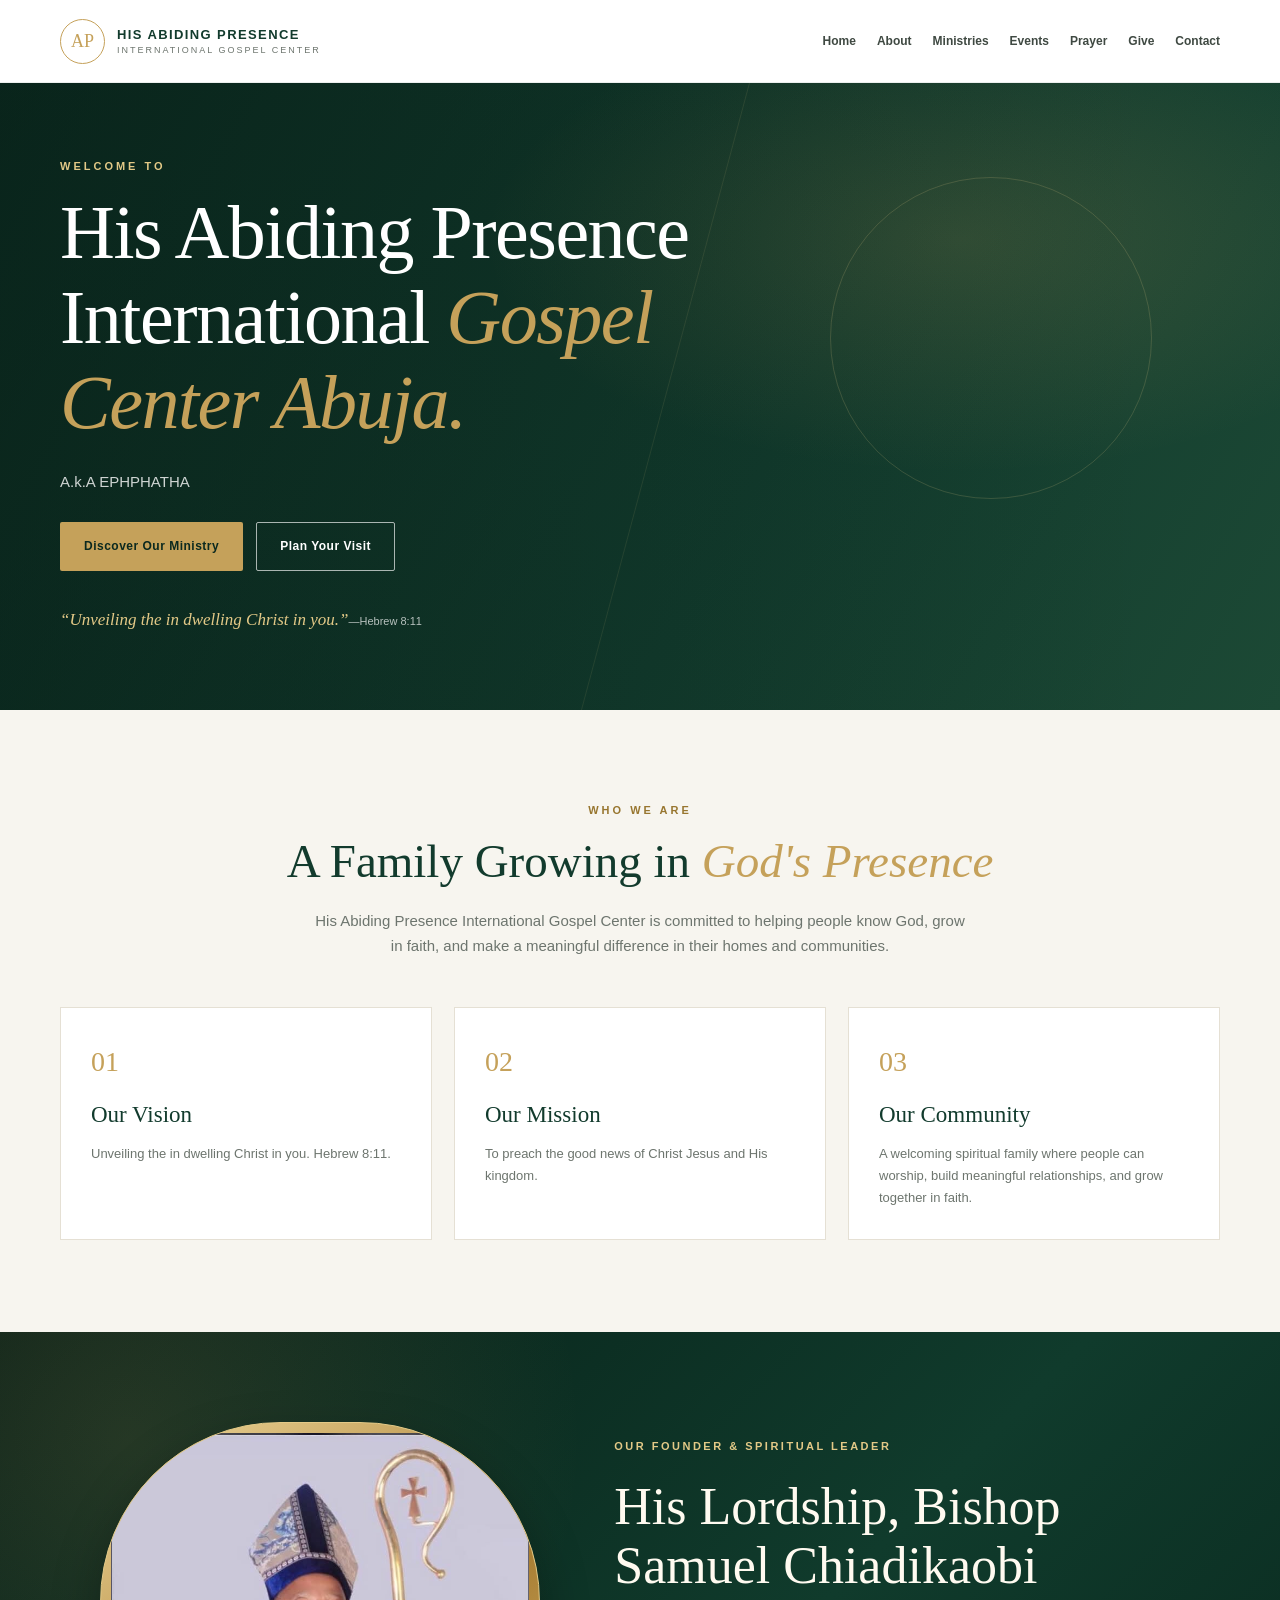
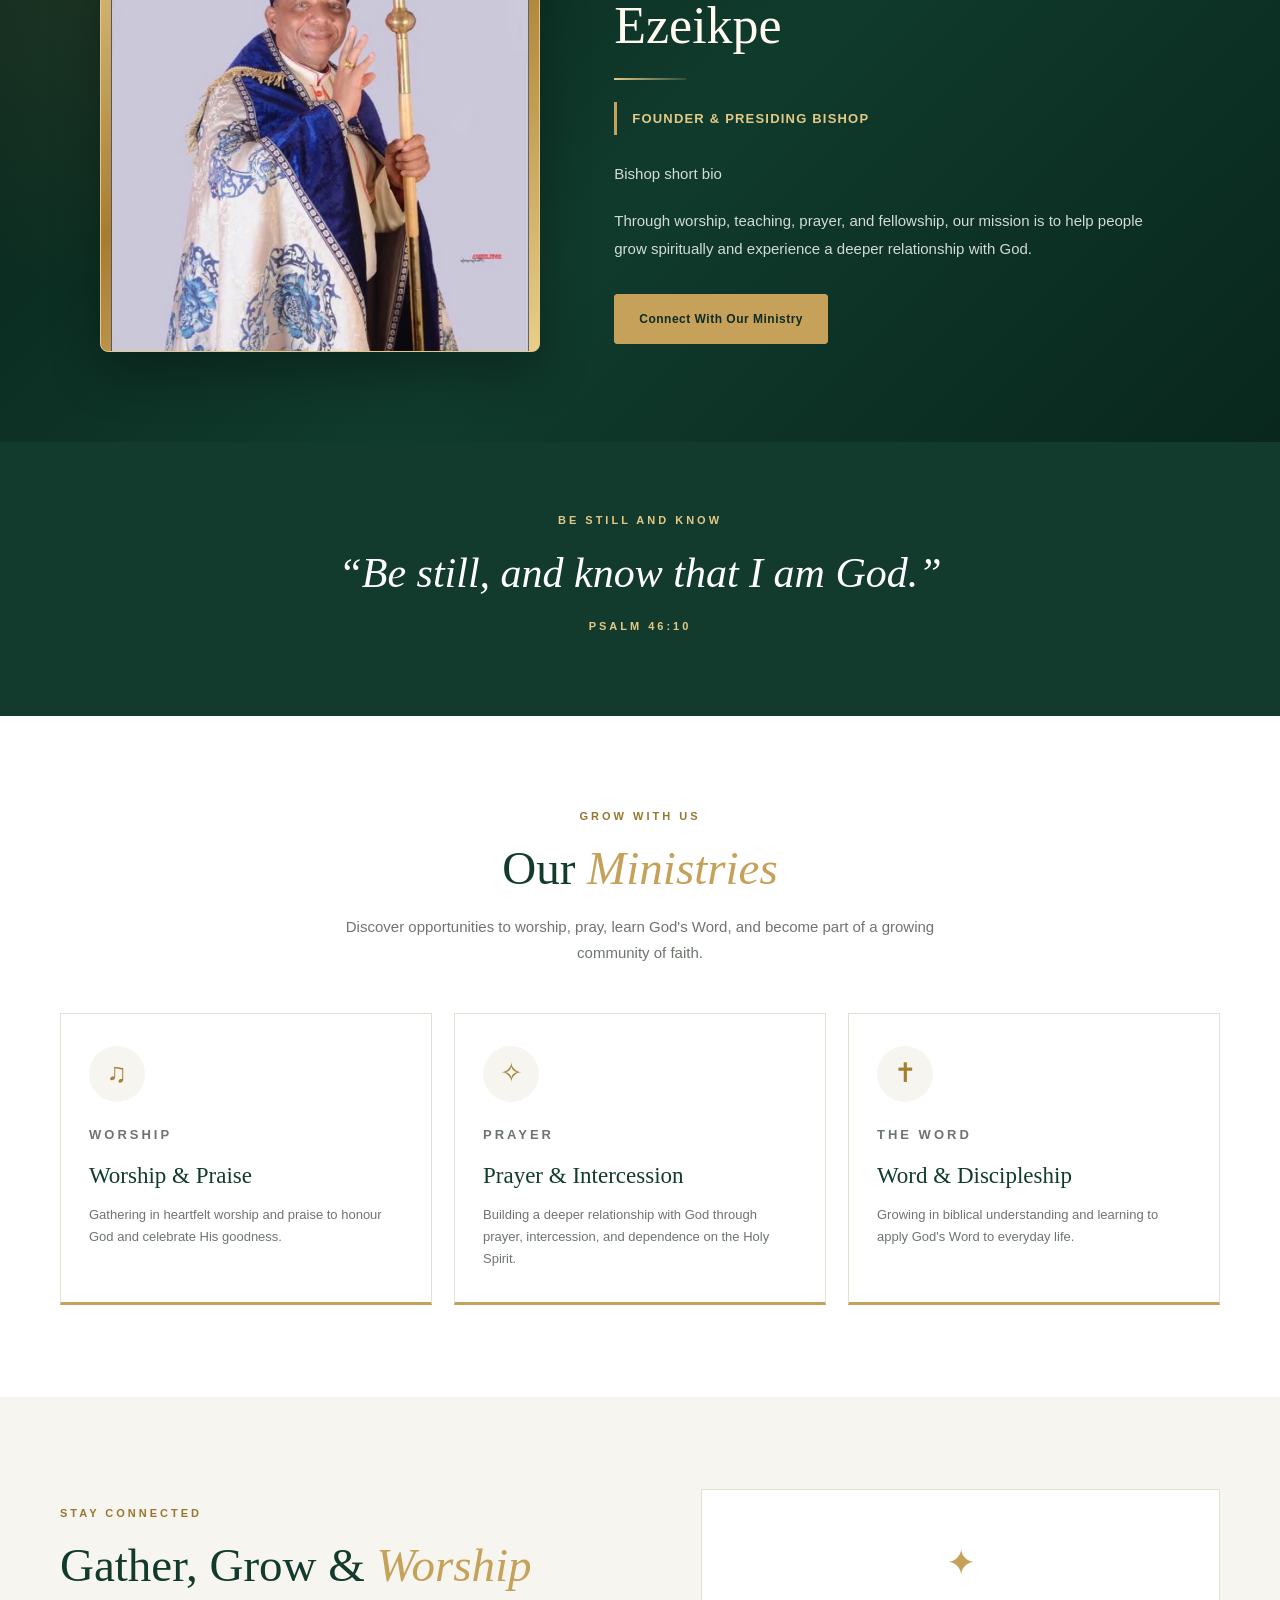
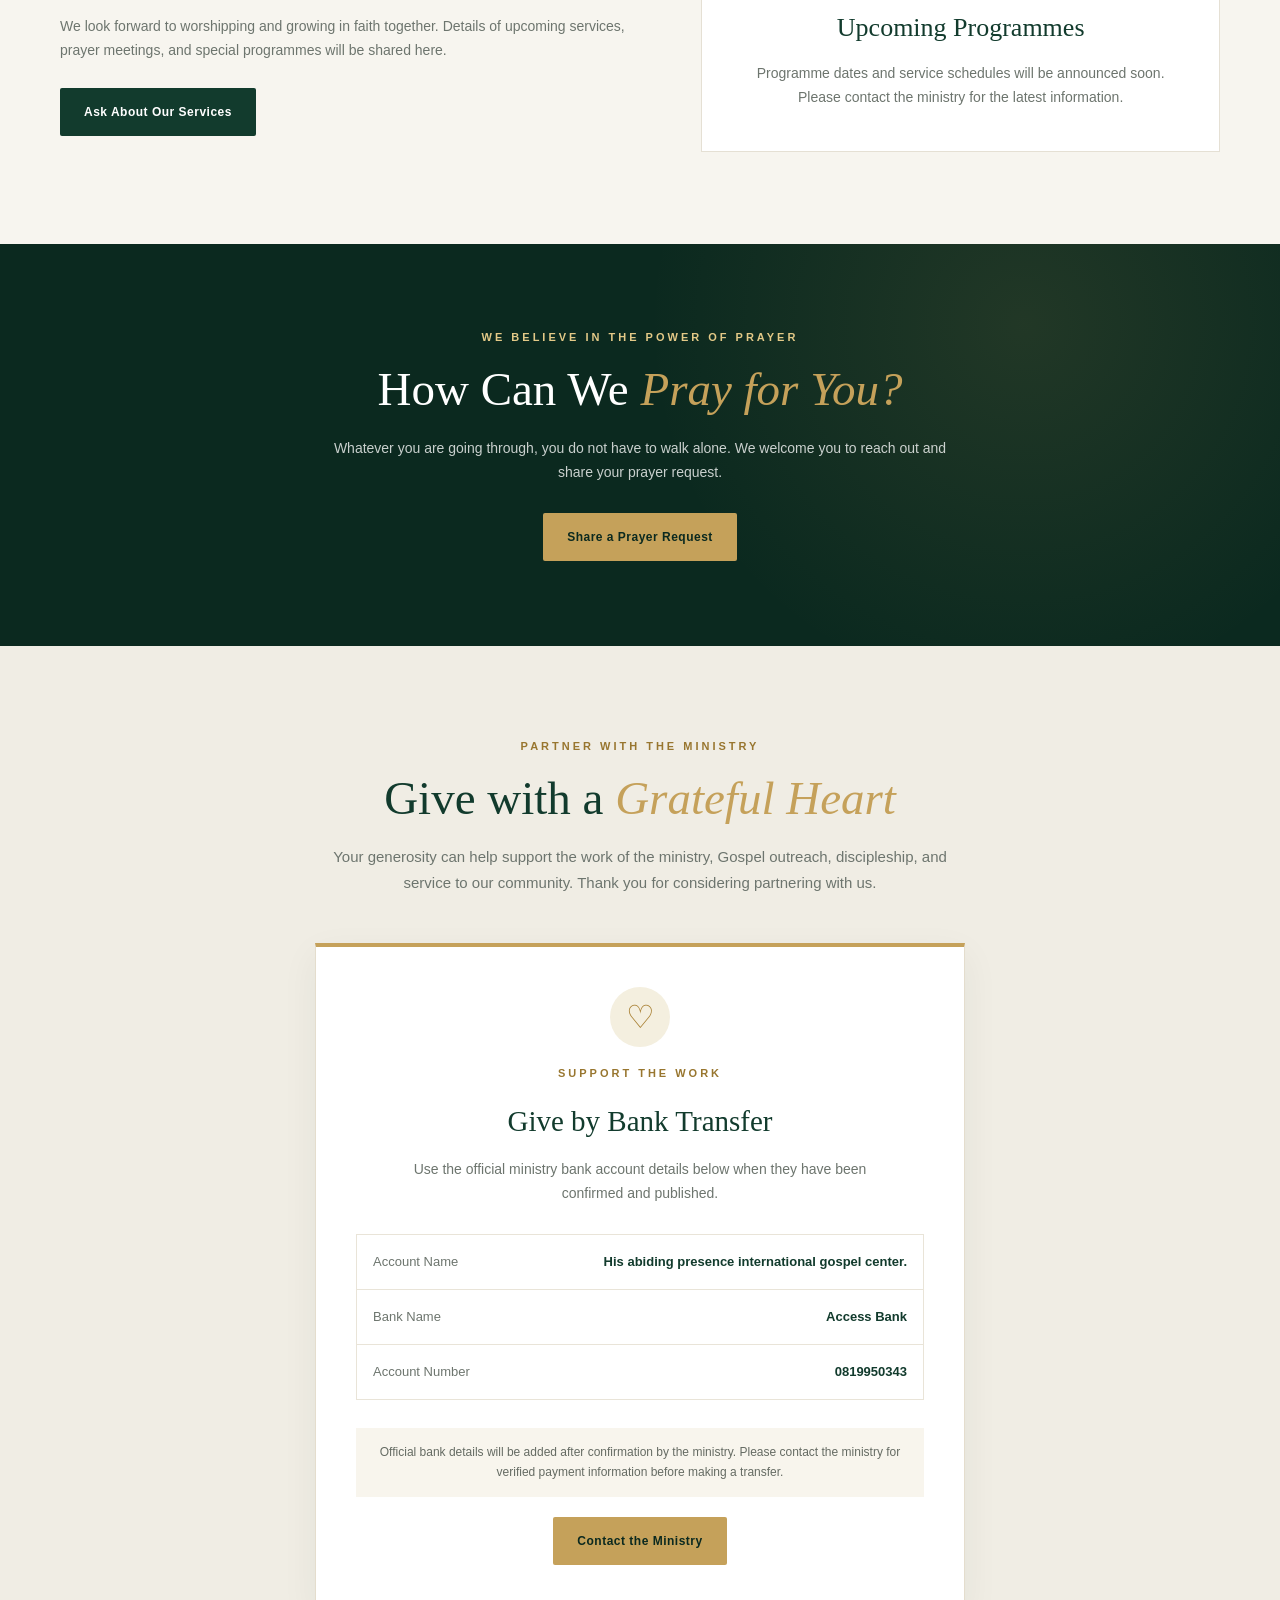
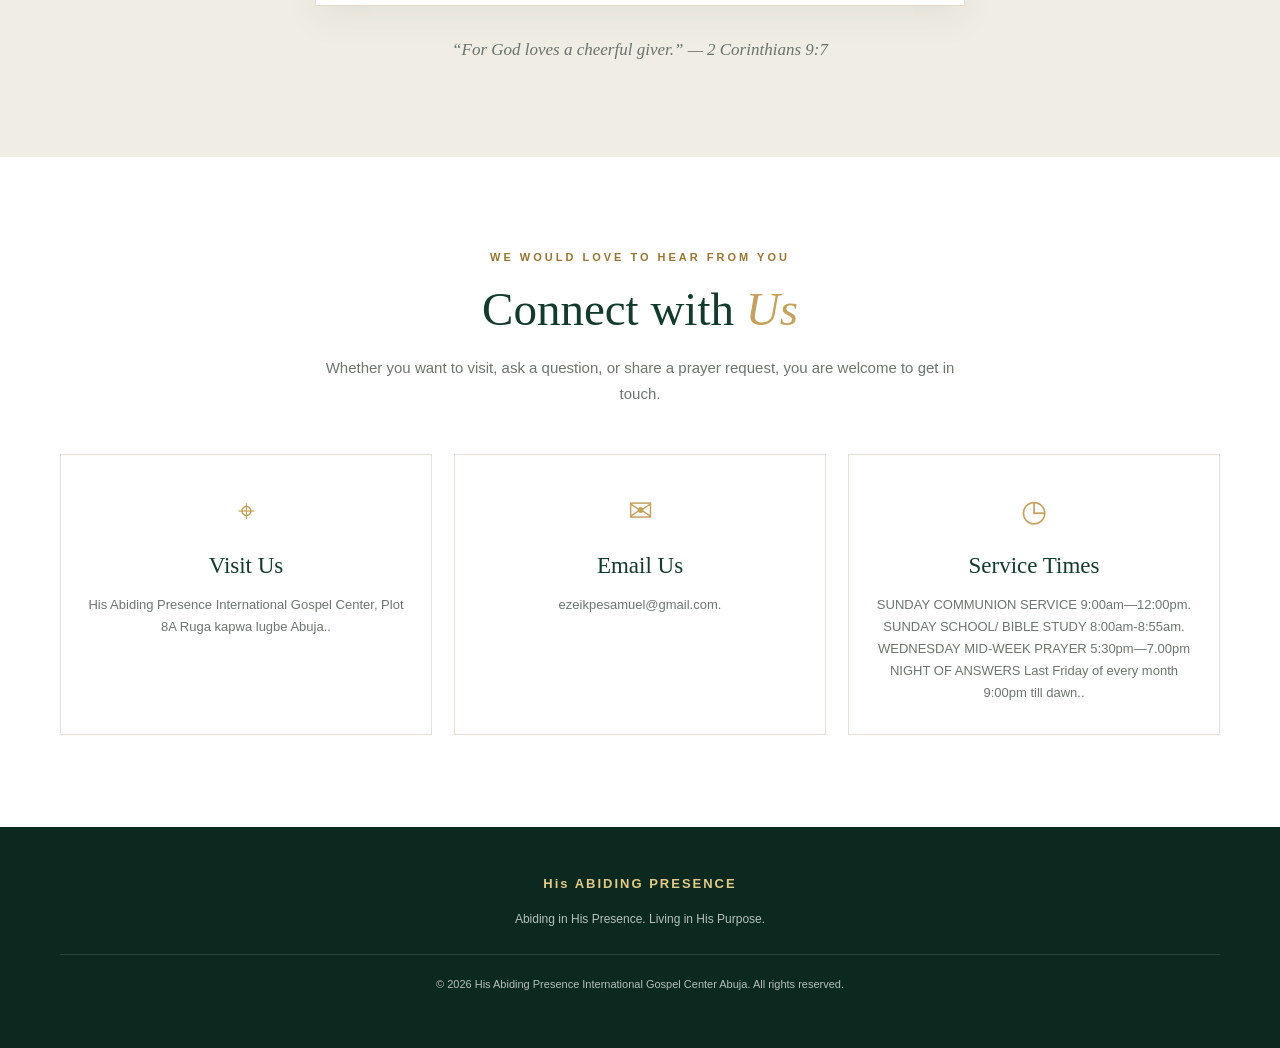
==== commit 3f482e6c: "Update bishop's name in index.html" ====
--- a/index.html
+++ b/index.html
@@ -123,7 +123,7 @@
         <div class="bishop-content">
           <p class="bishop-label">OUR FOUNDER &amp; SPIRITUAL LEADER</p>
 
-          <h2>His Lordship, Bishop Samuel Ezeikpe</h2>
+          <h2>His Lordship, Bishop Samuel Chiadikaobi Ezeikpe</h2>
 
           <h3>Founder &amp; Presiding Bishop</h3>
 
